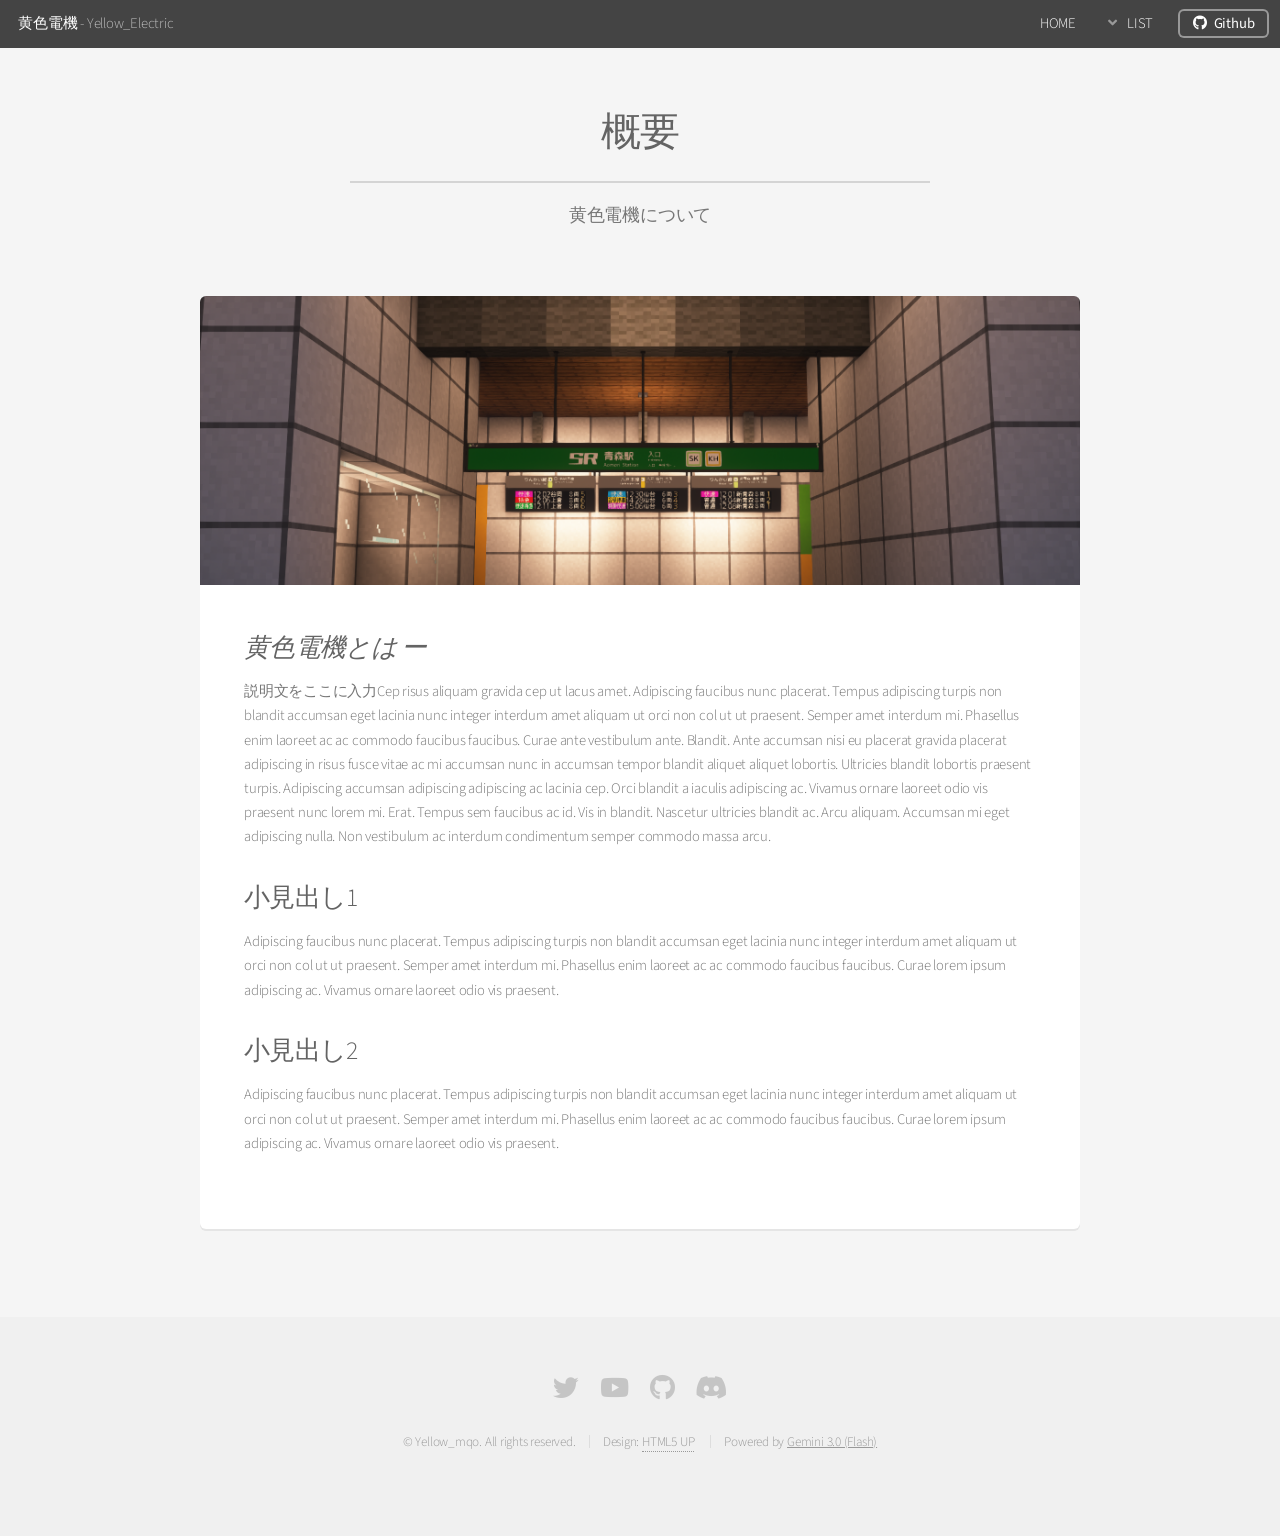
==== about.html @ 4758c524 "いろいろ もう書くのめんどい" ====
<!DOCTYPE HTML>
<!--
	Alpha by HTML5 UP
	html5up.net | @ajlkn
	Free for personal and commercial use under the CCA 3.0 license (html5up.net/license)
-->
<html>
	<head>
		<title>黄色電機 | 概要</title>
		<link rel="icon" href="images/favicon.png" type="image/png">
		<meta charset="utf-8" />
		<meta name="viewport" content="width=device-width, initial-scale=1, user-scalable=no" />
		<link rel="stylesheet" href="assets/css/main.css" />
	</head>
	<body class="is-preload">
		<div id="page-wrapper">

			<!-- Header -->
				<header id="header">
					<h1><a href="index.html">黄色電機</a> - Yellow_Electric</h1>
					<nav id="nav">
						<ul>
							<li><a href="index.html">HOME</a></li>
							<li>
								<a href="#" class="icon solid fa-angle-down"> LIST</a>
								<ul>
									<li><a href="generic.html">概要</a></li>
									<li>
										<a href="#">製品ページ</a>
										<ul>
											<li><a href="#">駅名標 KIT</a></li>
											<li><a href="#">発車標 KIT</a></li>
											<li><a href="#">..計画中..</a></li>
										</ul>
									</li>
									<li><a href="elements.html">サイトについて</a></li>
									<li><a href="contact.html">お問い合わせ</a></li>
								</ul>
							</li>
							<li><a href="https://github.com/Yellow-mqo" class="button icon brands fa-github" target="_blank">Github</a></li>
						</ul>
					</nav>
				</header>

			<!-- Main -->
				<section id="main" class="container">
					<header>
						<h2>概要</h2>
						<p>黄色電機について</p>
					</header>
					<div class="box">
						<span class="image featured"><img src="images/pic06.png" alt="" /></span>
						<h3><i>黄色電機とは ー</i></h3>
						<p>説明文をここに入力Cep risus aliquam gravida cep ut lacus amet. Adipiscing faucibus nunc placerat. Tempus adipiscing turpis non blandit accumsan eget lacinia nunc integer interdum amet aliquam ut orci non col ut ut praesent. Semper amet interdum mi. Phasellus enim laoreet ac ac commodo faucibus faucibus. Curae ante vestibulum ante. Blandit. Ante accumsan nisi eu placerat gravida placerat adipiscing in risus fusce vitae ac mi accumsan nunc in accumsan tempor blandit aliquet aliquet lobortis. Ultricies blandit lobortis praesent turpis. Adipiscing accumsan adipiscing adipiscing ac lacinia cep. Orci blandit a iaculis adipiscing ac. Vivamus ornare laoreet odio vis praesent nunc lorem mi. Erat. Tempus sem faucibus ac id. Vis in blandit. Nascetur ultricies blandit ac. Arcu aliquam. Accumsan mi eget adipiscing nulla. Non vestibulum ac interdum condimentum semper commodo massa arcu.</p>
						<div class="row">
							<div class="row-6 row-12-mobilep">
								<h3>小見出し1</h3>
								<p>Adipiscing faucibus nunc placerat. Tempus adipiscing turpis non blandit accumsan eget lacinia nunc integer interdum amet aliquam ut orci non col ut ut praesent. Semper amet interdum mi. Phasellus enim laoreet ac ac commodo faucibus faucibus. Curae lorem ipsum adipiscing ac. Vivamus ornare laoreet odio vis praesent.</p>
							</div>
							<div class="row-6 row-12-mobilep">
								<h3>小見出し2</h3>
								<p>Adipiscing faucibus nunc placerat. Tempus adipiscing turpis non blandit accumsan eget lacinia nunc integer interdum amet aliquam ut orci non col ut ut praesent. Semper amet interdum mi. Phasellus enim laoreet ac ac commodo faucibus faucibus. Curae lorem ipsum adipiscing ac. Vivamus ornare laoreet odio vis praesent.</p>
							</div>
						</div>
					</div>
				</section>

			<!-- Footer -->
				<footer id="footer">
					<ul class="icons">
						<li><a href="https://x.com/kiirokunaizo" class="icon brands fa-twitter" target="_blank"><span class="label">Twitter</span></a></li>
						<li><a href="https://www.youtube.com/@Yellowmqo" class="icon brands fa-youtube" target="_blank"><span class="label">YouTube</span></a></li>
						<li><a href="https://github.com/Yellow-mqo" class="icon brands fa-github" target="_blank"><span class="label">Github</span></a></li>
						<li class="copy-item" style="position: relative; display: inline-block;">
						    <a href="javascript:void(0)" 
						       class="icon brands fa-discord" 
						       onclick="copyToClipboard('@yellow.jar.disabled', this)">
						        <span class="label">Discord</span>
						    </a>
						
						    <div class="tooltip">クリックしてIDをコピー!</div>
						</li>
					</ul>
					<ul class="copyright">
					    <li>&copy; Yellow_mqo. All rights reserved.</li><li>Design: <a href="http://html5up.net" target="_blank">HTML5 UP</a></li>
					    <li>Powered by <a href="https://deepmind.google/models/gemini/" target="_blank" style="border-bottom: none;"><u>Gemini 3.0 (Flash)</u></a></li>
					</ul>
				</footer>

		</div>

		<!-- Scripts -->
			<script src="assets/js/jquery.min.js"></script>
			<script src="assets/js/jquery.dropotron.min.js"></script>
			<script src="assets/js/jquery.scrollex.min.js"></script>
			<script src="assets/js/browser.min.js"></script>
			<script src="assets/js/breakpoints.min.js"></script>
			<script src="assets/js/util.js"></script>
			<script src="assets/js/main.js"></script>

	</body>
</html>
---- assets/css/main.css ----
@import url("fontawesome-all.min.css");
@import url("https://fonts.googleapis.com/css?family=Source+Sans+Pro:300,400,300italic,400italic");

/*
	Alpha by HTML5 UP
	html5up.net | @ajlkn
	Free for personal and commercial use under the CCA 3.0 license (html5up.net/license)
*/

/* Reset */

/* Based on meyerweb.com/eric/tools/css/reset (v2.0 | 20110126 | License: public domain) */

	html, body, div, span, applet, object,
	iframe, h1, h2, h3, h4, h5, h6, p, blockquote,
	pre, a, abbr, acronym, address, big, cite,
	code, del, dfn, em, img, ins, kbd, q, s, samp,
	small, strike, strong, sub, sup, tt, var, b,
	u, i, center, dl, dt, dd, ol, ul, li, fieldset,
	form, label, legend, table, caption, tbody,
	tfoot, thead, tr, th, td, article, aside,
	canvas, details, embed, figure, figcaption,
	footer, header, hgroup, menu, nav, output, ruby,
	section, summary, time, mark, audio, video {
		margin: 0;
		padding: 0;
		border: 0;
		font-size: 100%;
		font: inherit;
		vertical-align: baseline;
	}

	article, aside, details, figcaption, figure,
	footer, header, hgroup, menu, nav, section {
		display: block;
	}

	body {
		line-height: 1;
	}

	ol, ul {
		list-style: none;
	}

	blockquote, q {
		quotes: none;
	}

		blockquote:before, blockquote:after, q:before, q:after {
			content: '';
			content: none;
		}

	table {
		border-collapse: collapse;
		border-spacing: 0;
	}

	body {
		-webkit-text-size-adjust: none;
	}

	mark {
		background-color: transparent;
		color: inherit;
	}

	input::-moz-focus-inner {
		border: 0;
		padding: 0;
	}

	input, select, textarea {
		-moz-appearance: none;
		-webkit-appearance: none;
		-ms-appearance: none;
		appearance: none;
	}

/* Basic */

	@-ms-viewport {
		width: device-width;
	}

	body {
		-ms-overflow-style: scrollbar;
	}

	@media screen and (max-width: 480px) {

		html, body {
			min-width: 320px;
		}

	}

	html {
		box-sizing: border-box;
	}

	*, *:before, *:after {
		box-sizing: inherit;
	}

	body {
		background: #f5f5f5;
	}

	body, input, select, textarea {
		color: #777;
		font-family: "Source Sans Pro", sans-serif;
		font-size: 16pt;
		font-weight: 300;
		line-height: 1.65em;
		letter-spacing: -0.015em;
	}

	a {
		-moz-transition: color 0.2s ease-in-out, border-bottom-color 0.2s ease-in-out;
		-webkit-transition: color 0.2s ease-in-out, border-bottom-color 0.2s ease-in-out;
		-ms-transition: color 0.2s ease-in-out, border-bottom-color 0.2s ease-in-out;
		transition: color 0.2s ease-in-out, border-bottom-color 0.2s ease-in-out;
		border-bottom: dotted 1px;
		color: #e89980;
		text-decoration: none;
	}

		a:hover {
			border-bottom-color: transparent;
		}

	strong, b {
		color: #646464;
		font-weight: 400;
	}

	em, i {
		font-style: italic;
	}

	p {
		margin: 0 0 2em 0;
	}

	h1, h2, h3, h4, h5, h6 {
		color: #646464;
		font-weight: 300;
		line-height: 1em;
		margin: 0 0 0.5em 0;
	}

		h1 a, h2 a, h3 a, h4 a, h5 a, h6 a {
			color: inherit;
			text-decoration: none;
		}

	h2 {
		font-size: 2.25em;
		line-height: 1.5em;
		letter-spacing: -0.035em;
	}

	h3 {
		font-size: 1.75em;
		line-height: 1.5em;
		letter-spacing: -0.025em;
	}

	h4 {
		font-size: 1.1em;
		line-height: 1.5em;
		letter-spacing: 0;
	}

	h5 {
		font-size: 0.9em;
		line-height: 1.5em;
		letter-spacing: 0;
	}

	h6 {
		font-size: 0.7em;
		line-height: 1.5em;
		letter-spacing: 0;
	}

	sub {
		font-size: 0.8em;
		position: relative;
		top: 0.5em;
	}

	sup {
		font-size: 0.8em;
		position: relative;
		top: -0.5em;
	}

	hr {
		border: 0;
		border-bottom: solid 2px #e5e5e5;
		margin: 2em 0;
	}

		hr.major {
			margin: 3em 0;
		}

	blockquote {
		border-left: solid 4px #e5e5e5;
		font-style: italic;
		margin: 0 0 2em 0;
		padding: 0.5em 0 0.5em 2em;
	}

	pre {
		-webkit-overflow-scrolling: touch;
		background: #f8f8f8;
		border-radius: 6px;
		border: solid 1px #e5e5e5;
		font-family: monospace;
		font-size: 0.9em;
		line-height: 1.75em;
		margin: 0 0 2em 0;
		overflow-x: auto;
		padding: 1em 1.5em;
	}

	code {
		background: #f8f8f8;
		border-radius: 6px;
		border: solid 1px #e5e5e5;
		font-family: monospace;
		font-size: 0.9em;
		margin: 0 0.25em;
		padding: 0.25em 0.65em;
	}

	.align-left {
		text-align: left;
	}

	.align-center {
		text-align: center;
	}

	.align-right {
		text-align: right;
	}

/* Row */

	.row {
		display: flex;
		flex-wrap: wrap;
		box-sizing: border-box;
		align-items: stretch;
	}

		.row > * {
			box-sizing: border-box;
		}

		.row.gtr-uniform > * > :last-child {
			margin-bottom: 0;
		}

		.row.aln-left {
			justify-content: flex-start;
		}

		.row.aln-center {
			justify-content: center;
		}

		.row.aln-right {
			justify-content: flex-end;
		}

		.row.aln-top {
			align-items: flex-start;
		}

		.row.aln-middle {
			align-items: center;
		}

		.row.aln-bottom {
			align-items: flex-end;
		}

		.row > .imp {
			order: -1;
		}

		.row > .col-1 {
			width: 8.33333%;
		}

		.row > .off-1 {
			margin-left: 8.33333%;
		}

		.row > .col-2 {
			width: 16.66667%;
		}

		.row > .off-2 {
			margin-left: 16.66667%;
		}

		.row > .col-3 {
			width: 25%;
		}

		.row > .off-3 {
			margin-left: 25%;
		}

		.row > .col-4 {
			width: 33.33333%;
		}

		.row > .off-4 {
			margin-left: 33.33333%;
		}

		.row > .col-5 {
			width: 41.66667%;
		}

		.row > .off-5 {
			margin-left: 41.66667%;
		}

		.row > .col-6 {
			width: 50%;
		}

		.row > .off-6 {
			margin-left: 50%;
		}

		.row > .col-7 {
			width: 58.33333%;
		}

		.row > .off-7 {
			margin-left: 58.33333%;
		}

		.row > .col-8 {
			width: 66.66667%;
		}

		.row > .off-8 {
			margin-left: 66.66667%;
		}

		.row > .col-9 {
			width: 75%;
		}

		.row > .off-9 {
			margin-left: 75%;
		}

		.row > .col-10 {
			width: 83.33333%;
		}

		.row > .off-10 {
			margin-left: 83.33333%;
		}

		.row > .col-11 {
			width: 91.66667%;
		}

		.row > .off-11 {
			margin-left: 91.66667%;
		}

		.row > .col-12 {
			width: 100%;
		}

		.row > .off-12 {
			margin-left: 100%;
		}

		.row.gtr-0 {
			margin-top: 0;
			margin-left: 0em;
		}

			.row.gtr-0 > * {
				padding: 0 0 0 0em;
			}

			.row.gtr-0.gtr-uniform {
				margin-top: 0em;
			}

				.row.gtr-0.gtr-uniform > * {
					padding-top: 0em;
				}

		.row.gtr-25 {
			margin-top: 0;
			margin-left: -0.5em;
		}

			.row.gtr-25 > * {
				padding: 0 0 0 0.5em;
			}

			.row.gtr-25.gtr-uniform {
				margin-top: -0.5em;
			}

				.row.gtr-25.gtr-uniform > * {
					padding-top: 0.5em;
				}

		.row.gtr-50 {
			margin-top: 0;
			margin-left: -1em;
		}

			.row.gtr-50 > * {
				padding: 0 0 0 1em;
			}

			.row.gtr-50.gtr-uniform {
				margin-top: -1em;
			}

				.row.gtr-50.gtr-uniform > * {
					padding-top: 1em;
				}

		.row {
			margin-top: 0;
			margin-left: -2em;
		}

			.row > * {
				padding: 0 0 0 2em;
			}

			.row.gtr-uniform {
				margin-top: -2em;
			}

				.row.gtr-uniform > * {
					padding-top: 2em;
				}

		.row.gtr-150 {
			margin-top: 0;
			margin-left: -3em;
		}

			.row.gtr-150 > * {
				padding: 0 0 0 3em;
			}

			.row.gtr-150.gtr-uniform {
				margin-top: -3em;
			}

				.row.gtr-150.gtr-uniform > * {
					padding-top: 3em;
				}

		.row.gtr-200 {
			margin-top: 0;
			margin-left: -4em;
		}

			.row.gtr-200 > * {
				padding: 0 0 0 4em;
			}

			.row.gtr-200.gtr-uniform {
				margin-top: -4em;
			}

				.row.gtr-200.gtr-uniform > * {
					padding-top: 4em;
				}

		@media screen and (max-width: 1680px) {

			.row {
				display: flex;
				flex-wrap: wrap;
				box-sizing: border-box;
				align-items: stretch;
			}

				.row > * {
					box-sizing: border-box;
				}

				.row.gtr-uniform > * > :last-child {
					margin-bottom: 0;
				}

				.row.aln-left {
					justify-content: flex-start;
				}

				.row.aln-center {
					justify-content: center;
				}

				.row.aln-right {
					justify-content: flex-end;
				}

				.row.aln-top {
					align-items: flex-start;
				}

				.row.aln-middle {
					align-items: center;
				}

				.row.aln-bottom {
					align-items: flex-end;
				}

				.row > .imp-wide {
					order: -1;
				}

				.row > .col-1-wide {
					width: 8.33333%;
				}

				.row > .off-1-wide {
					margin-left: 8.33333%;
				}

				.row > .col-2-wide {
					width: 16.66667%;
				}

				.row > .off-2-wide {
					margin-left: 16.66667%;
				}

				.row > .col-3-wide {
					width: 25%;
				}

				.row > .off-3-wide {
					margin-left: 25%;
				}

				.row > .col-4-wide {
					width: 33.33333%;
				}

				.row > .off-4-wide {
					margin-left: 33.33333%;
				}

				.row > .col-5-wide {
					width: 41.66667%;
				}

				.row > .off-5-wide {
					margin-left: 41.66667%;
				}

				.row > .col-6-wide {
					width: 50%;
				}

				.row > .off-6-wide {
					margin-left: 50%;
				}

				.row > .col-7-wide {
					width: 58.33333%;
				}

				.row > .off-7-wide {
					margin-left: 58.33333%;
				}

				.row > .col-8-wide {
					width: 66.66667%;
				}

				.row > .off-8-wide {
					margin-left: 66.66667%;
				}

				.row > .col-9-wide {
					width: 75%;
				}

				.row > .off-9-wide {
					margin-left: 75%;
				}

				.row > .col-10-wide {
					width: 83.33333%;
				}

				.row > .off-10-wide {
					margin-left: 83.33333%;
				}

				.row > .col-11-wide {
					width: 91.66667%;
				}

				.row > .off-11-wide {
					margin-left: 91.66667%;
				}

				.row > .col-12-wide {
					width: 100%;
				}

				.row > .off-12-wide {
					margin-left: 100%;
				}

				.row.gtr-0 {
					margin-top: 0;
					margin-left: 0em;
				}

					.row.gtr-0 > * {
						padding: 0 0 0 0em;
					}

					.row.gtr-0.gtr-uniform {
						margin-top: 0em;
					}

						.row.gtr-0.gtr-uniform > * {
							padding-top: 0em;
						}

				.row.gtr-25 {
					margin-top: 0;
					margin-left: -0.5em;
				}

					.row.gtr-25 > * {
						padding: 0 0 0 0.5em;
					}

					.row.gtr-25.gtr-uniform {
						margin-top: -0.5em;
					}

						.row.gtr-25.gtr-uniform > * {
							padding-top: 0.5em;
						}

				.row.gtr-50 {
					margin-top: 0;
					margin-left: -1em;
				}

					.row.gtr-50 > * {
						padding: 0 0 0 1em;
					}

					.row.gtr-50.gtr-uniform {
						margin-top: -1em;
					}

						.row.gtr-50.gtr-uniform > * {
							padding-top: 1em;
						}

				.row {
					margin-top: 0;
					margin-left: -2em;
				}

					.row > * {
						padding: 0 0 0 2em;
					}

					.row.gtr-uniform {
						margin-top: -2em;
					}

						.row.gtr-uniform > * {
							padding-top: 2em;
						}

				.row.gtr-150 {
					margin-top: 0;
					margin-left: -3em;
				}

					.row.gtr-150 > * {
						padding: 0 0 0 3em;
					}

					.row.gtr-150.gtr-uniform {
						margin-top: -3em;
					}

						.row.gtr-150.gtr-uniform > * {
							padding-top: 3em;
						}

				.row.gtr-200 {
					margin-top: 0;
					margin-left: -4em;
				}

					.row.gtr-200 > * {
						padding: 0 0 0 4em;
					}

					.row.gtr-200.gtr-uniform {
						margin-top: -4em;
					}

						.row.gtr-200.gtr-uniform > * {
							padding-top: 4em;
						}

		}

		@media screen and (max-width: 1280px) {

			.row {
				display: flex;
				flex-wrap: wrap;
				box-sizing: border-box;
				align-items: stretch;
			}

				.row > * {
					box-sizing: border-box;
				}

				.row.gtr-uniform > * > :last-child {
					margin-bottom: 0;
				}

				.row.aln-left {
					justify-content: flex-start;
				}

				.row.aln-center {
					justify-content: center;
				}

				.row.aln-right {
					justify-content: flex-end;
				}

				.row.aln-top {
					align-items: flex-start;
				}

				.row.aln-middle {
					align-items: center;
				}

				.row.aln-bottom {
					align-items: flex-end;
				}

				.row > .imp-normal {
					order: -1;
				}

				.row > .col-1-normal {
					width: 8.33333%;
				}

				.row > .off-1-normal {
					margin-left: 8.33333%;
				}

				.row > .col-2-normal {
					width: 16.66667%;
				}

				.row > .off-2-normal {
					margin-left: 16.66667%;
				}

				.row > .col-3-normal {
					width: 25%;
				}

				.row > .off-3-normal {
					margin-left: 25%;
				}

				.row > .col-4-normal {
					width: 33.33333%;
				}

				.row > .off-4-normal {
					margin-left: 33.33333%;
				}

				.row > .col-5-normal {
					width: 41.66667%;
				}

				.row > .off-5-normal {
					margin-left: 41.66667%;
				}

				.row > .col-6-normal {
					width: 50%;
				}

				.row > .off-6-normal {
					margin-left: 50%;
				}

				.row > .col-7-normal {
					width: 58.33333%;
				}

				.row > .off-7-normal {
					margin-left: 58.33333%;
				}

				.row > .col-8-normal {
					width: 66.66667%;
				}

				.row > .off-8-normal {
					margin-left: 66.66667%;
				}

				.row > .col-9-normal {
					width: 75%;
				}

				.row > .off-9-normal {
					margin-left: 75%;
				}

				.row > .col-10-normal {
					width: 83.33333%;
				}

				.row > .off-10-normal {
					margin-left: 83.33333%;
				}

				.row > .col-11-normal {
					width: 91.66667%;
				}

				.row > .off-11-normal {
					margin-left: 91.66667%;
				}

				.row > .col-12-normal {
					width: 100%;
				}

				.row > .off-12-normal {
					margin-left: 100%;
				}

				.row.gtr-0 {
					margin-top: 0;
					margin-left: 0em;
				}

					.row.gtr-0 > * {
						padding: 0 0 0 0em;
					}

					.row.gtr-0.gtr-uniform {
						margin-top: 0em;
					}

						.row.gtr-0.gtr-uniform > * {
							padding-top: 0em;
						}

				.row.gtr-25 {
					margin-top: 0;
					margin-left: -0.5em;
				}

					.row.gtr-25 > * {
						padding: 0 0 0 0.5em;
					}

					.row.gtr-25.gtr-uniform {
						margin-top: -0.5em;
					}

						.row.gtr-25.gtr-uniform > * {
							padding-top: 0.5em;
						}

				.row.gtr-50 {
					margin-top: 0;
					margin-left: -1em;
				}

					.row.gtr-50 > * {
						padding: 0 0 0 1em;
					}

					.row.gtr-50.gtr-uniform {
						margin-top: -1em;
					}

						.row.gtr-50.gtr-uniform > * {
							padding-top: 1em;
						}

				.row {
					margin-top: 0;
					margin-left: -2em;
				}

					.row > * {
						padding: 0 0 0 2em;
					}

					.row.gtr-uniform {
						margin-top: -2em;
					}

						.row.gtr-uniform > * {
							padding-top: 2em;
						}

				.row.gtr-150 {
					margin-top: 0;
					margin-left: -3em;
				}

					.row.gtr-150 > * {
						padding: 0 0 0 3em;
					}

					.row.gtr-150.gtr-uniform {
						margin-top: -3em;
					}

						.row.gtr-150.gtr-uniform > * {
							padding-top: 3em;
						}

				.row.gtr-200 {
					margin-top: 0;
					margin-left: -4em;
				}

					.row.gtr-200 > * {
						padding: 0 0 0 4em;
					}

					.row.gtr-200.gtr-uniform {
						margin-top: -4em;
					}

						.row.gtr-200.gtr-uniform > * {
							padding-top: 4em;
						}

		}

		@media screen and (max-width: 980px) {

			.row {
				display: flex;
				flex-wrap: wrap;
				box-sizing: border-box;
				align-items: stretch;
			}

				.row > * {
					box-sizing: border-box;
				}

				.row.gtr-uniform > * > :last-child {
					margin-bottom: 0;
				}

				.row.aln-left {
					justify-content: flex-start;
				}

				.row.aln-center {
					justify-content: center;
				}

				.row.aln-right {
					justify-content: flex-end;
				}

				.row.aln-top {
					align-items: flex-start;
				}

				.row.aln-middle {
					align-items: center;
				}

				.row.aln-bottom {
					align-items: flex-end;
				}

				.row > .imp-narrow {
					order: -1;
				}

				.row > .col-1-narrow {
					width: 8.33333%;
				}

				.row > .off-1-narrow {
					margin-left: 8.33333%;
				}

				.row > .col-2-narrow {
					width: 16.66667%;
				}

				.row > .off-2-narrow {
					margin-left: 16.66667%;
				}

				.row > .col-3-narrow {
					width: 25%;
				}

				.row > .off-3-narrow {
					margin-left: 25%;
				}

				.row > .col-4-narrow {
					width: 33.33333%;
				}

				.row > .off-4-narrow {
					margin-left: 33.33333%;
				}

				.row > .col-5-narrow {
					width: 41.66667%;
				}

				.row > .off-5-narrow {
					margin-left: 41.66667%;
				}

				.row > .col-6-narrow {
					width: 50%;
				}

				.row > .off-6-narrow {
					margin-left: 50%;
				}

				.row > .col-7-narrow {
					width: 58.33333%;
				}

				.row > .off-7-narrow {
					margin-left: 58.33333%;
				}

				.row > .col-8-narrow {
					width: 66.66667%;
				}

				.row > .off-8-narrow {
					margin-left: 66.66667%;
				}

				.row > .col-9-narrow {
					width: 75%;
				}

				.row > .off-9-narrow {
					margin-left: 75%;
				}

				.row > .col-10-narrow {
					width: 83.33333%;
				}

				.row > .off-10-narrow {
					margin-left: 83.33333%;
				}

				.row > .col-11-narrow {
					width: 91.66667%;
				}

				.row > .off-11-narrow {
					margin-left: 91.66667%;
				}

				.row > .col-12-narrow {
					width: 100%;
				}

				.row > .off-12-narrow {
					margin-left: 100%;
				}

				.row.gtr-0 {
					margin-top: 0;
					margin-left: 0em;
				}

					.row.gtr-0 > * {
						padding: 0 0 0 0em;
					}

					.row.gtr-0.gtr-uniform {
						margin-top: 0em;
					}

						.row.gtr-0.gtr-uniform > * {
							padding-top: 0em;
						}

				.row.gtr-25 {
					margin-top: 0;
					margin-left: -0.5em;
				}

					.row.gtr-25 > * {
						padding: 0 0 0 0.5em;
					}

					.row.gtr-25.gtr-uniform {
						margin-top: -0.5em;
					}

						.row.gtr-25.gtr-uniform > * {
							padding-top: 0.5em;
						}

				.row.gtr-50 {
					margin-top: 0;
					margin-left: -1em;
				}

					.row.gtr-50 > * {
						padding: 0 0 0 1em;
					}

					.row.gtr-50.gtr-uniform {
						margin-top: -1em;
					}

						.row.gtr-50.gtr-uniform > * {
							padding-top: 1em;
						}

				.row {
					margin-top: 0;
					margin-left: -2em;
				}

					.row > * {
						padding: 0 0 0 2em;
					}

					.row.gtr-uniform {
						margin-top: -2em;
					}

						.row.gtr-uniform > * {
							padding-top: 2em;
						}

				.row.gtr-150 {
					margin-top: 0;
					margin-left: -3em;
				}

					.row.gtr-150 > * {
						padding: 0 0 0 3em;
					}

					.row.gtr-150.gtr-uniform {
						margin-top: -3em;
					}

						.row.gtr-150.gtr-uniform > * {
							padding-top: 3em;
						}

				.row.gtr-200 {
					margin-top: 0;
					margin-left: -4em;
				}

					.row.gtr-200 > * {
						padding: 0 0 0 4em;
					}

					.row.gtr-200.gtr-uniform {
						margin-top: -4em;
					}

						.row.gtr-200.gtr-uniform > * {
							padding-top: 4em;
						}

		}

		@media screen and (max-width: 840px) {

			.row {
				display: flex;
				flex-wrap: wrap;
				box-sizing: border-box;
				align-items: stretch;
			}

				.row > * {
					box-sizing: border-box;
				}

				.row.gtr-uniform > * > :last-child {
					margin-bottom: 0;
				}

				.row.aln-left {
					justify-content: flex-start;
				}

				.row.aln-center {
					justify-content: center;
				}

				.row.aln-right {
					justify-content: flex-end;
				}

				.row.aln-top {
					align-items: flex-start;
				}

				.row.aln-middle {
					align-items: center;
				}

				.row.aln-bottom {
					align-items: flex-end;
				}

				.row > .imp-narrower {
					order: -1;
				}

				.row > .col-1-narrower {
					width: 8.33333%;
				}

				.row > .off-1-narrower {
					margin-left: 8.33333%;
				}

				.row > .col-2-narrower {
					width: 16.66667%;
				}

				.row > .off-2-narrower {
					margin-left: 16.66667%;
				}

				.row > .col-3-narrower {
					width: 25%;
				}

				.row > .off-3-narrower {
					margin-left: 25%;
				}

				.row > .col-4-narrower {
					width: 33.33333%;
				}

				.row > .off-4-narrower {
					margin-left: 33.33333%;
				}

				.row > .col-5-narrower {
					width: 41.66667%;
				}

				.row > .off-5-narrower {
					margin-left: 41.66667%;
				}

				.row > .col-6-narrower {
					width: 50%;
				}

				.row > .off-6-narrower {
					margin-left: 50%;
				}

				.row > .col-7-narrower {
					width: 58.33333%;
				}

				.row > .off-7-narrower {
					margin-left: 58.33333%;
				}

				.row > .col-8-narrower {
					width: 66.66667%;
				}

				.row > .off-8-narrower {
					margin-left: 66.66667%;
				}

				.row > .col-9-narrower {
					width: 75%;
				}

				.row > .off-9-narrower {
					margin-left: 75%;
				}

				.row > .col-10-narrower {
					width: 83.33333%;
				}

				.row > .off-10-narrower {
					margin-left: 83.33333%;
				}

				.row > .col-11-narrower {
					width: 91.66667%;
				}

				.row > .off-11-narrower {
					margin-left: 91.66667%;
				}

				.row > .col-12-narrower {
					width: 100%;
				}

				.row > .off-12-narrower {
					margin-left: 100%;
				}

				.row.gtr-0 {
					margin-top: 0;
					margin-left: 0em;
				}

					.row.gtr-0 > * {
						padding: 0 0 0 0em;
					}

					.row.gtr-0.gtr-uniform {
						margin-top: 0em;
					}

						.row.gtr-0.gtr-uniform > * {
							padding-top: 0em;
						}

				.row.gtr-25 {
					margin-top: 0;
					margin-left: -0.5em;
				}

					.row.gtr-25 > * {
						padding: 0 0 0 0.5em;
					}

					.row.gtr-25.gtr-uniform {
						margin-top: -0.5em;
					}

						.row.gtr-25.gtr-uniform > * {
							padding-top: 0.5em;
						}

				.row.gtr-50 {
					margin-top: 0;
					margin-left: -1em;
				}

					.row.gtr-50 > * {
						padding: 0 0 0 1em;
					}

					.row.gtr-50.gtr-uniform {
						margin-top: -1em;
					}

						.row.gtr-50.gtr-uniform > * {
							padding-top: 1em;
						}

				.row {
					margin-top: 0;
					margin-left: -2em;
				}

					.row > * {
						padding: 0 0 0 2em;
					}

					.row.gtr-uniform {
						margin-top: -2em;
					}

						.row.gtr-uniform > * {
							padding-top: 2em;
						}

				.row.gtr-150 {
					margin-top: 0;
					margin-left: -3em;
				}

					.row.gtr-150 > * {
						padding: 0 0 0 3em;
					}

					.row.gtr-150.gtr-uniform {
						margin-top: -3em;
					}

						.row.gtr-150.gtr-uniform > * {
							padding-top: 3em;
						}

				.row.gtr-200 {
					margin-top: 0;
					margin-left: -4em;
				}

					.row.gtr-200 > * {
						padding: 0 0 0 4em;
					}

					.row.gtr-200.gtr-uniform {
						margin-top: -4em;
					}

						.row.gtr-200.gtr-uniform > * {
							padding-top: 4em;
						}

		}

		@media screen and (max-width: 736px) {

			.row {
				display: flex;
				flex-wrap: wrap;
				box-sizing: border-box;
				align-items: stretch;
			}

				.row > * {
					box-sizing: border-box;
				}

				.row.gtr-uniform > * > :last-child {
					margin-bottom: 0;
				}

				.row.aln-left {
					justify-content: flex-start;
				}

				.row.aln-center {
					justify-content: center;
				}

				.row.aln-right {
					justify-content: flex-end;
				}

				.row.aln-top {
					align-items: flex-start;
				}

				.row.aln-middle {
					align-items: center;
				}

				.row.aln-bottom {
					align-items: flex-end;
				}

				.row > .imp-mobile {
					order: -1;
				}

				.row > .col-1-mobile {
					width: 8.33333%;
				}

				.row > .off-1-mobile {
					margin-left: 8.33333%;
				}

				.row > .col-2-mobile {
					width: 16.66667%;
				}

				.row > .off-2-mobile {
					margin-left: 16.66667%;
				}

				.row > .col-3-mobile {
					width: 25%;
				}

				.row > .off-3-mobile {
					margin-left: 25%;
				}

				.row > .col-4-mobile {
					width: 33.33333%;
				}

				.row > .off-4-mobile {
					margin-left: 33.33333%;
				}

				.row > .col-5-mobile {
					width: 41.66667%;
				}

				.row > .off-5-mobile {
					margin-left: 41.66667%;
				}

				.row > .col-6-mobile {
					width: 50%;
				}

				.row > .off-6-mobile {
					margin-left: 50%;
				}

				.row > .col-7-mobile {
					width: 58.33333%;
				}

				.row > .off-7-mobile {
					margin-left: 58.33333%;
				}

				.row > .col-8-mobile {
					width: 66.66667%;
				}

				.row > .off-8-mobile {
					margin-left: 66.66667%;
				}

				.row > .col-9-mobile {
					width: 75%;
				}

				.row > .off-9-mobile {
					margin-left: 75%;
				}

				.row > .col-10-mobile {
					width: 83.33333%;
				}

				.row > .off-10-mobile {
					margin-left: 83.33333%;
				}

				.row > .col-11-mobile {
					width: 91.66667%;
				}

				.row > .off-11-mobile {
					margin-left: 91.66667%;
				}

				.row > .col-12-mobile {
					width: 100%;
				}

				.row > .off-12-mobile {
					margin-left: 100%;
				}

				.row.gtr-0 {
					margin-top: 0;
					margin-left: 0em;
				}

					.row.gtr-0 > * {
						padding: 0 0 0 0em;
					}

					.row.gtr-0.gtr-uniform {
						margin-top: 0em;
					}

						.row.gtr-0.gtr-uniform > * {
							padding-top: 0em;
						}

				.row.gtr-25 {
					margin-top: 0;
					margin-left: -0.5em;
				}

					.row.gtr-25 > * {
						padding: 0 0 0 0.5em;
					}

					.row.gtr-25.gtr-uniform {
						margin-top: -0.5em;
					}

						.row.gtr-25.gtr-uniform > * {
							padding-top: 0.5em;
						}

				.row.gtr-50 {
					margin-top: 0;
					margin-left: -1em;
				}

					.row.gtr-50 > * {
						padding: 0 0 0 1em;
					}

					.row.gtr-50.gtr-uniform {
						margin-top: -1em;
					}

						.row.gtr-50.gtr-uniform > * {
							padding-top: 1em;
						}

				.row {
					margin-top: 0;
					margin-left: -2em;
				}

					.row > * {
						padding: 0 0 0 2em;
					}

					.row.gtr-uniform {
						margin-top: -2em;
					}

						.row.gtr-uniform > * {
							padding-top: 2em;
						}

				.row.gtr-150 {
					margin-top: 0;
					margin-left: -3em;
				}

					.row.gtr-150 > * {
						padding: 0 0 0 3em;
					}

					.row.gtr-150.gtr-uniform {
						margin-top: -3em;
					}

						.row.gtr-150.gtr-uniform > * {
							padding-top: 3em;
						}

				.row.gtr-200 {
					margin-top: 0;
					margin-left: -4em;
				}

					.row.gtr-200 > * {
						padding: 0 0 0 4em;
					}

					.row.gtr-200.gtr-uniform {
						margin-top: -4em;
					}

						.row.gtr-200.gtr-uniform > * {
							padding-top: 4em;
						}

		}

		@media screen and (max-width: 480px) {

			.row {
				display: flex;
				flex-wrap: wrap;
				box-sizing: border-box;
				align-items: stretch;
			}

				.row > * {
					box-sizing: border-box;
				}

				.row.gtr-uniform > * > :last-child {
					margin-bottom: 0;
				}

				.row.aln-left {
					justify-content: flex-start;
				}

				.row.aln-center {
					justify-content: center;
				}

				.row.aln-right {
					justify-content: flex-end;
				}

				.row.aln-top {
					align-items: flex-start;
				}

				.row.aln-middle {
					align-items: center;
				}

				.row.aln-bottom {
					align-items: flex-end;
				}

				.row > .imp-mobilep {
					order: -1;
				}

				.row > .col-1-mobilep {
					width: 8.33333%;
				}

				.row > .off-1-mobilep {
					margin-left: 8.33333%;
				}

				.row > .col-2-mobilep {
					width: 16.66667%;
				}

				.row > .off-2-mobilep {
					margin-left: 16.66667%;
				}

				.row > .col-3-mobilep {
					width: 25%;
				}

				.row > .off-3-mobilep {
					margin-left: 25%;
				}

				.row > .col-4-mobilep {
					width: 33.33333%;
				}

				.row > .off-4-mobilep {
					margin-left: 33.33333%;
				}

				.row > .col-5-mobilep {
					width: 41.66667%;
				}

				.row > .off-5-mobilep {
					margin-left: 41.66667%;
				}

				.row > .col-6-mobilep {
					width: 50%;
				}

				.row > .off-6-mobilep {
					margin-left: 50%;
				}

				.row > .col-7-mobilep {
					width: 58.33333%;
				}

				.row > .off-7-mobilep {
					margin-left: 58.33333%;
				}

				.row > .col-8-mobilep {
					width: 66.66667%;
				}

				.row > .off-8-mobilep {
					margin-left: 66.66667%;
				}

				.row > .col-9-mobilep {
					width: 75%;
				}

				.row > .off-9-mobilep {
					margin-left: 75%;
				}

				.row > .col-10-mobilep {
					width: 83.33333%;
				}

				.row > .off-10-mobilep {
					margin-left: 83.33333%;
				}

				.row > .col-11-mobilep {
					width: 91.66667%;
				}

				.row > .off-11-mobilep {
					margin-left: 91.66667%;
				}

				.row > .col-12-mobilep {
					width: 100%;
				}

				.row > .off-12-mobilep {
					margin-left: 100%;
				}

				.row.gtr-0 {
					margin-top: 0;
					margin-left: 0em;
				}

					.row.gtr-0 > * {
						padding: 0 0 0 0em;
					}

					.row.gtr-0.gtr-uniform {
						margin-top: 0em;
					}

						.row.gtr-0.gtr-uniform > * {
							padding-top: 0em;
						}

				.row.gtr-25 {
					margin-top: 0;
					margin-left: -0.5em;
				}

					.row.gtr-25 > * {
						padding: 0 0 0 0.5em;
					}

					.row.gtr-25.gtr-uniform {
						margin-top: -0.5em;
					}

						.row.gtr-25.gtr-uniform > * {
							padding-top: 0.5em;
						}

				.row.gtr-50 {
					margin-top: 0;
					margin-left: -1em;
				}

					.row.gtr-50 > * {
						padding: 0 0 0 1em;
					}

					.row.gtr-50.gtr-uniform {
						margin-top: -1em;
					}

						.row.gtr-50.gtr-uniform > * {
							padding-top: 1em;
						}

				.row {
					margin-top: 0;
					margin-left: -2em;
				}

					.row > * {
						padding: 0 0 0 2em;
					}

					.row.gtr-uniform {
						margin-top: -2em;
					}

						.row.gtr-uniform > * {
							padding-top: 2em;
						}

				.row.gtr-150 {
					margin-top: 0;
					margin-left: -3em;
				}

					.row.gtr-150 > * {
						padding: 0 0 0 3em;
					}

					.row.gtr-150.gtr-uniform {
						margin-top: -3em;
					}

						.row.gtr-150.gtr-uniform > * {
							padding-top: 3em;
						}

				.row.gtr-200 {
					margin-top: 0;
					margin-left: -4em;
				}

					.row.gtr-200 > * {
						padding: 0 0 0 4em;
					}

					.row.gtr-200.gtr-uniform {
						margin-top: -4em;
					}

						.row.gtr-200.gtr-uniform > * {
							padding-top: 4em;
						}

		}

/* Container */

	.container {
		margin: 0 auto;
		max-width: calc(100% - 5em);
		width: 60em;
	}

		.container.xsmall {
			width: 15em;
		}

		.container.small {
			width: 30em;
		}

		.container.medium {
			width: 45em;
		}

		.container.large {
			width: 75em;
		}

		.container.xlarge {
			width: 90em;
		}

		.container.max {
			width: 100%;
		}

		@media screen and (max-width: 840px) {

			.container {
				width: 100% !important;
			}

		}

		@media screen and (max-width: 736px) {

			.container {
				max-width: 100%;
			}

		}

/* Section/Article */

	section.special, article.special {
		text-align: center;
	}

	header p {
		color: #999;
		position: relative;
		margin: 0 0 1.5em 0;
		font-style: italic;
	}

	header h2 + p {
		font-size: 1.25em;
		margin-top: -1em;
		line-height: 1.5em;
	}

	header h3 + p {
		font-size: 1.1em;
		margin-top: -0.85em;
		line-height: 1.5em;
	}

	header h4 + p,
	header h5 + p,
	header h6 + p {
		font-size: 0.8em;
		margin-top: -0.5em;
		line-height: 1.5em;
	}

	header.major {
		padding: 1em 0;
		text-align: center;
	}

		header.major h2 {
			margin: 0;
		}

		header.major p {
			display: inline-block;
			border-top: solid 2px #e5e5e5;
			color: #777;
			margin: 1.5em 0 0 0;
			padding: 1.5em 0 0 0;
			font-style: normal;
		}

/* Form */

	form {
		margin: 0 0 2em 0;
	}

	label {
		color: #646464;
		display: block;
		font-size: 0.9em;
		font-weight: 300;
		margin: 0 0 1em 0;
	}

	input[type="text"],
	input[type="password"],
	input[type="email"],
	select,
	textarea {
		-moz-appearance: none;
		-webkit-appearance: none;
		-ms-appearance: none;
		appearance: none;
		background-color: #f8f8f8;
		border-radius: 6px;
		border: solid 1px #e5e5e5;
		color: inherit;
		display: block;
		outline: 0;
		padding: 0 1em;
		text-decoration: none;
		width: 100%;
	}

		input[type="text"]:invalid,
		input[type="password"]:invalid,
		input[type="email"]:invalid,
		select:invalid,
		textarea:invalid {
			box-shadow: none;
		}

		input[type="text"]:focus,
		input[type="password"]:focus,
		input[type="email"]:focus,
		select:focus,
		textarea:focus {
			border-color: #e89980;
			box-shadow: 0 0 0 2px #e89980;
		}

	select {
		background-image: url("data:image/svg+xml;charset=utf8,%3Csvg xmlns='http://www.w3.org/2000/svg' width='40' height='40' preserveAspectRatio='none' viewBox='0 0 40 40'%3E%3Cpath d='M9.4,12.3l10.4,10.4l10.4-10.4c0.2-0.2,0.5-0.4,0.9-0.4c0.3,0,0.6,0.1,0.9,0.4l3.3,3.3c0.2,0.2,0.4,0.5,0.4,0.9 c0,0.4-0.1,0.6-0.4,0.9L20.7,31.9c-0.2,0.2-0.5,0.4-0.9,0.4c-0.3,0-0.6-0.1-0.9-0.4L4.3,17.3c-0.2-0.2-0.4-0.5-0.4-0.9 c0-0.4,0.1-0.6,0.4-0.9l3.3-3.3c0.2-0.2,0.5-0.4,0.9-0.4S9.1,12.1,9.4,12.3z' fill='%23e5e5e5' /%3E%3C/svg%3E");
		background-size: 1.25em;
		background-repeat: no-repeat;
		background-position: calc(100% - 1em) center;
		height: 3em;
		padding-right: 3em;
		text-overflow: ellipsis;
	}

		select option {
			color: #777;
			background-color: #f5f5f5;
		}

		select:focus::-ms-value {
			background-color: transparent;
		}

		select::-ms-expand {
			display: none;
		}

	input[type="text"],
	input[type="password"],
	input[type="email"],
	select {
		height: 3em;
	}

	textarea {
		padding: 0.75em 1em;
	}

	input[type="checkbox"],
	input[type="radio"] {
		-moz-appearance: none;
		-webkit-appearance: none;
		-ms-appearance: none;
		appearance: none;
		display: block;
		float: left;
		margin-right: -2em;
		opacity: 0;
		width: 1em;
		z-index: -1;
	}

		input[type="checkbox"] + label,
		input[type="radio"] + label {
			text-decoration: none;
			color: #777;
			cursor: pointer;
			display: inline-block;
			font-size: 1em;
			font-weight: 300;
			padding-left: 2.55em;
			padding-right: 0.75em;
			position: relative;
		}

			input[type="checkbox"] + label:before,
			input[type="radio"] + label:before {
				-moz-osx-font-smoothing: grayscale;
				-webkit-font-smoothing: antialiased;
				display: inline-block;
				font-style: normal;
				font-variant: normal;
				text-rendering: auto;
				line-height: 1;
				text-transform: none !important;
				font-family: 'Font Awesome 5 Free';
				font-weight: 900;
			}

			input[type="checkbox"] + label:before,
			input[type="radio"] + label:before {
				background: #f8f8f8;
				border-radius: 6px;
				border: solid 1px #e5e5e5;
				content: '';
				display: inline-block;
				font-size: 0.8em;
				height: 2.25em;
				left: 0;
				line-height: 2.25em;
				position: absolute;
				text-align: center;
				top: 0;
				width: 2.25em;
			}

		input[type="checkbox"]:checked + label:before,
		input[type="radio"]:checked + label:before {
			background: #666;
			border-color: #666;
			color: #ffffff;
			content: '\f00c';
		}

		input[type="checkbox"]:focus + label:before,
		input[type="radio"]:focus + label:before {
			border-color: #e89980;
			box-shadow: 0 0 0 1px #e89980;
		}

	input[type="checkbox"] + label:before {
		border-radius: 6px;
	}

	input[type="radio"] + label:before {
		border-radius: 100%;
	}

	::-webkit-input-placeholder {
		color: #999 !important;
		opacity: 1.0;
	}

	:-moz-placeholder {
		color: #999 !important;
		opacity: 1.0;
	}

	::-moz-placeholder {
		color: #999 !important;
		opacity: 1.0;
	}

	:-ms-input-placeholder {
		color: #999 !important;
		opacity: 1.0;
	}

/* Box */

	.box {
		background: #fff;
		border-radius: 6px;
		box-shadow: 0 2px 0 0 #e5e5e5;
		margin: 0 0 2em 0;
		padding: 3em;
	}

		.box > :last-child {
			margin-bottom: 0;
		}

		.box.alt {
			background: none !important;
			border-radius: 0 !important;
			box-shadow: none !important;
			margin: 0 0 2em 0;
			padding: 0 !important;
		}

		.box.features .features-row {
			border-top: solid 2px #e5e5e5;
			position: relative;
		}

			.box.features .features-row:after {
				clear: both;
				content: '';
				display: block;
			}

			.box.features .features-row section {
				float: left;
				padding: 3em;
				width: 50%;
			}

				.box.features .features-row section :last-child {
					margin-bottom: 0;
				}

				.box.features .features-row section:nth-child(2n) {
					padding-right: 0;
				}

					.box.features .features-row section:nth-child(2n):before {
						background: #e5e5e5;
						content: '';
						display: block;
						height: 100%;
						margin-left: -3em;
						position: absolute;
						top: 0;
						width: 2px;
					}

				.box.features .features-row section:nth-child(2n-1) {
					padding-left: 0;
				}

			.box.features .features-row:first-child {
				border-top: 0;
			}

				.box.features .features-row:first-child section {
					padding-top: 0;
				}

			.box.features .features-row:last-child {
				padding-bottom: 0;
			}

				.box.features .features-row:last-child section {
					padding-bottom: 0;
				}

		.box.special {
			text-align: center;
		}

		.box .image.featured {
			border-radius: 0;
			display: block;
			margin: 3em 0 3em -3em;
			position: relative;
			width: calc(100% + 6em);
		}

			.box .image.featured img {
				border-radius: 0;
				display: block;
				width: 100%;
			}

			.box .image.featured:first-child {
				border-radius: 6px 6px 0 0;
				margin-bottom: 3em;
				margin-top: -3em;
			}

				.box .image.featured:first-child img {
					border-radius: 6px 6px 0 0;
				}

			.box .image.featured:last-child {
				border-radius: 0 0 6px 6px;
				margin-bottom: -3em;
				margin-top: 3em;
			}

				.box .image.featured:last-child img {
					border-radius: 0 0 6px 6px;
				}

/* Icon */

	.icon {
		text-decoration: none;
		border-bottom: none;
		position: relative;
	}

		.icon:before {
			-moz-osx-font-smoothing: grayscale;
			-webkit-font-smoothing: antialiased;
			display: inline-block;
			font-style: normal;
			font-variant: normal;
			text-rendering: auto;
			line-height: 1;
			text-transform: none !important;
			font-family: 'Font Awesome 5 Free';
			font-weight: 400;
		}

		.icon > .label {
			display: none;
		}

		.icon:before {
			line-height: inherit;
		}

		.icon.solid:before {
			font-weight: 900;
		}

		.icon.brands:before {
			font-family: 'Font Awesome 5 Brands';
		}

		.icon.major {
			background: #666;
			border-radius: 100%;
			color: #ffffff;
			cursor: default;
			display: inline-block;
			height: 5.5em;
			line-height: 5.5em;
			margin: 0 0 2em 0;
			width: 5.5em;
		}

			.icon.major:before {
				font-size: 2.5em;
			}

			.icon.major.accent1 {
				background: #666;
				color: #ffffff;
			}

			.icon.major.accent2 {
				background: #e89980;
				color: #ffffff;
			}

			.icon.major.accent3 {
				background: #7fcdb8;
				color: #ffffff;
			}

			.icon.major.accent4 {
				background: #90b0ba;
				color: #ffffff;
			}

			.icon.major.accent5 {
				background: #e5cb95;
				color: #ffffff;
			}

/* Image */

	.image {
		border-radius: 6px;
		border: 0;
		display: inline-block;
		position: relative;
	}

		.image img {
			border-radius: 6px;
			display: block;
		}

		.image.left {
			float: left;
			padding: 0 1.5em 1em 0;
			top: 0.25em;
		}

		.image.right {
			float: right;
			padding: 0 0 1em 1.5em;
			top: 0.25em;
		}

		.image.fit {
			display: block;
			margin: 0 0 2em 0;
			width: 100%;
		}

			.image.fit img {
				display: block;
				width: 100%;
			}

/* List */

	ol {
		list-style: decimal;
		margin: 0 0 2em 0;
		padding-left: 1.25em;
	}

		ol li {
			padding-left: 0.25em;
		}

	ul {
		list-style: disc;
		margin: 0 0 2em 0;
		padding-left: 1em;
	}

		ul li {
			padding-left: 0.5em;
		}

		ul.alt {
			list-style: none;
			padding-left: 0;
		}

			ul.alt li {
				border-top: solid 1px #e5e5e5;
				padding: 0.5em 0;
			}

				ul.alt li:first-child {
					border-top: 0;
					padding-top: 0;
				}

		ul.icons {
			cursor: default;
			list-style: none;
			padding-left: 0;
		}

			ul.icons li {
				display: inline-block;
				padding: 0 1.25em 0 0;
			}

				ul.icons li:last-child {
					padding-right: 0;
				}

				ul.icons li .icon {
					color: inherit;
				}

					ul.icons li .icon:before {
						font-size: 1.75em;
					}

	dl {
		margin: 0 0 2em 0;
	}

/* Actions */

	ul.actions {
		display: -moz-flex;
		display: -webkit-flex;
		display: -ms-flex;
		display: flex;
		cursor: default;
		list-style: none;
		margin-left: -1em;
		padding-left: 0;
	}

		ul.actions li {
			padding: 0 0 0 1em;
			vertical-align: middle;
		}

		ul.actions.special {
			-moz-justify-content: center;
			-webkit-justify-content: center;
			-ms-justify-content: center;
			justify-content: center;
			width: 100%;
			margin-left: 0;
		}

			ul.actions.special li:first-child {
				padding-left: 0;
			}

		ul.actions.stacked {
			-moz-flex-direction: column;
			-webkit-flex-direction: column;
			-ms-flex-direction: column;
			flex-direction: column;
			margin-left: 0;
		}

			ul.actions.stacked li {
				padding: 1.3em 0 0 0;
			}

				ul.actions.stacked li:first-child {
					padding-top: 0;
				}

		ul.actions.fit {
			width: calc(100% + 1em);
		}

			ul.actions.fit li {
				-moz-flex-grow: 1;
				-webkit-flex-grow: 1;
				-ms-flex-grow: 1;
				flex-grow: 1;
				-moz-flex-shrink: 1;
				-webkit-flex-shrink: 1;
				-ms-flex-shrink: 1;
				flex-shrink: 1;
				width: 100%;
			}

				ul.actions.fit li > * {
					width: 100%;
				}

			ul.actions.fit.stacked {
				width: 100%;
			}

		@media screen and (max-width: 480px) {

			ul.actions:not(.fixed) {
				-moz-flex-direction: column;
				-webkit-flex-direction: column;
				-ms-flex-direction: column;
				flex-direction: column;
				margin-left: 0;
				width: 100% !important;
			}

				ul.actions:not(.fixed) li {
					-moz-flex-grow: 1;
					-webkit-flex-grow: 1;
					-ms-flex-grow: 1;
					flex-grow: 1;
					-moz-flex-shrink: 1;
					-webkit-flex-shrink: 1;
					-ms-flex-shrink: 1;
					flex-shrink: 1;
					padding: 1em 0 0 0;
					text-align: center;
					width: 100%;
				}

					ul.actions:not(.fixed) li > * {
						width: 100%;
					}

					ul.actions:not(.fixed) li:first-child {
						padding-top: 0;
					}

					ul.actions:not(.fixed) li input[type="submit"],
					ul.actions:not(.fixed) li input[type="reset"],
					ul.actions:not(.fixed) li input[type="button"],
					ul.actions:not(.fixed) li button,
					ul.actions:not(.fixed) li .button {
						width: 100%;
					}

						ul.actions:not(.fixed) li input[type="submit"].icon:before,
						ul.actions:not(.fixed) li input[type="reset"].icon:before,
						ul.actions:not(.fixed) li input[type="button"].icon:before,
						ul.actions:not(.fixed) li button.icon:before,
						ul.actions:not(.fixed) li .button.icon:before {
							margin-left: -0.5em;
						}

		}

/* Table */

	.table-wrapper {
		-webkit-overflow-scrolling: touch;
		overflow-x: auto;
	}

	table {
		margin: 0 0 2em 0;
		width: 100%;
	}

		table tbody tr {
			border: solid 1px #e5e5e5;
			border-left: 0;
			border-right: 0;
		}

			table tbody tr:nth-child(2n + 1) {
				background-color: #f8f8f8;
			}

		table td {
			padding: 0.75em 0.75em;
		}

		table th {
			color: #646464;
			font-size: 0.9em;
			font-weight: 300;
			padding: 0 0.75em 0.75em 0.75em;
			text-align: left;
		}

		table thead {
			border-bottom: solid 2px #e5e5e5;
		}

		table tfoot {
			border-top: solid 2px #e5e5e5;
		}

		table.alt {
			border-collapse: separate;
		}

			table.alt tbody tr td {
				border: solid 1px #e5e5e5;
				border-left-width: 0;
				border-top-width: 0;
			}

				table.alt tbody tr td:first-child {
					border-left-width: 1px;
				}

			table.alt tbody tr:first-child td {
				border-top-width: 1px;
			}

			table.alt thead {
				border-bottom: 0;
			}

			table.alt tfoot {
				border-top: 0;
			}

/* Button */

	input[type="submit"],
	input[type="reset"],
	input[type="button"],
	.button {
		-moz-appearance: none;
		-webkit-appearance: none;
		-ms-appearance: none;
		appearance: none;
		-moz-transition: background-color 0.2s ease-in-out, color 0.2s ease-in-out;
		-webkit-transition: background-color 0.2s ease-in-out, color 0.2s ease-in-out;
		-ms-transition: background-color 0.2s ease-in-out, color 0.2s ease-in-out;
		transition: background-color 0.2s ease-in-out, color 0.2s ease-in-out;
		background-color: #666;
		border-radius: 6px;
		border: 0;
		color: #ffffff;
		cursor: pointer;
		display: inline-block;
		font-weight: 400;
		height: 3em;
		line-height: 3em;
		padding: 0 2em;
		text-align: center;
		text-decoration: none;
		white-space: nowrap;
	}

		input[type="submit"]:hover,
		input[type="reset"]:hover,
		input[type="button"]:hover,
		.button:hover {
			background-color: #737373;
		}

		input[type="submit"]:active,
		input[type="reset"]:active,
		input[type="button"]:active,
		.button:active {
			background-color: #595959;
		}

		input[type="submit"].icon,
		input[type="reset"].icon,
		input[type="button"].icon,
		.button.icon {
			padding-left: 1.35em;
		}

			input[type="submit"].icon:before,
			input[type="reset"].icon:before,
			input[type="button"].icon:before,
			.button.icon:before {
				margin-right: 0.5em;
			}

		input[type="submit"].fit,
		input[type="reset"].fit,
		input[type="button"].fit,
		.button.fit {
			width: 100%;
		}

		input[type="submit"].small,
		input[type="reset"].small,
		input[type="button"].small,
		.button.small {
			font-size: 0.8em;
			height: 2.7em;
			line-height: 2.7em;
		}

		input[type="submit"].large,
		input[type="reset"].large,
		input[type="button"].large,
		.button.large {
			font-size: 1.25em;
			height: 2.7em;
			line-height: 2.7em;
		}

		input[type="submit"].alt,
		input[type="reset"].alt,
		input[type="button"].alt,
		.button.alt {
			background-color: transparent;
			box-shadow: inset 0 0 0 2px #e5e5e5;
			color: #777;
		}

			input[type="submit"].alt:hover,
			input[type="reset"].alt:hover,
			input[type="button"].alt:hover,
			.button.alt:hover {
				background-color: #f8f8f8;
			}

			input[type="submit"].alt:active,
			input[type="reset"].alt:active,
			input[type="button"].alt:active,
			.button.alt:active {
				background-color: #f0f0f0;
			}

			input[type="submit"].alt.icon:before,
			input[type="reset"].alt.icon:before,
			input[type="button"].alt.icon:before,
			.button.alt.icon:before {
				color: #999;
			}

		input[type="submit"].primary,
		input[type="reset"].primary,
		input[type="button"].primary,
		.button.primary {
			background-color: #e89980;
			color: #ffffff !important;
		}

			input[type="submit"].primary:hover,
			input[type="reset"].primary:hover,
			input[type="button"].primary:hover,
			.button.primary:hover {
				background-color: #ecaa96;
			}

			input[type="submit"].primary:active,
			input[type="reset"].primary:active,
			input[type="button"].primary:active,
			.button.primary:active {
				background-color: #e4886a;
			}

		input[type="submit"].disabled, input[type="submit"]:disabled,
		input[type="reset"].disabled,
		input[type="reset"]:disabled,
		input[type="button"].disabled,
		input[type="button"]:disabled,
		.button.disabled,
		.button:disabled {
			background-color: #777 !important;
			box-shadow: inset 0 -0.15em 0 0 rgba(0, 0, 0, 0.15);
			color: #f5f5f5 !important;
			cursor: default;
			opacity: 0.25;
		}

		/* 既存のボタンのデザインを継承しつつ、カーソルだけを固定する専用クラス */
		.no-cursor {
		    cursor: default !important;
		}

/* Header */

	#page-wrapper {
		padding-top: 3em;
	}

	body.landing #page-wrapper {
		padding-top: 0;
	}

	@-moz-keyframes reveal-header {
		0% {
			top: -5em;
		}

		100% {
			top: 0;
		}
	}

	@-webkit-keyframes reveal-header {
		0% {
			top: -5em;
		}

		100% {
			top: 0;
		}
	}

	@-ms-keyframes reveal-header {
		0% {
			top: -5em;
		}

		100% {
			top: 0;
		}
	}

	@keyframes reveal-header {
		0% {
			top: -5em;
		}

		100% {
			top: 0;
		}
	}

	#header {
		background: #444;
		color: #bbb;
		cursor: default;
		height: 3.25em;
		left: 0;
		line-height: 3.25em;
		position: fixed;
		top: 0;
		width: 100%;
		z-index: 10000;
	}

		#header h1 {
			color: inherit;
			height: inherit;
			left: 1.25em;
			line-height: inherit;
			margin: 0;
			padding: 0;
			position: absolute;
			top: 0;
		}

			#header h1 a {
				color: #fff;
				font-weight: 400;
				border: 0;
			}

		#header nav {
			height: inherit;
			line-height: inherit;
			position: absolute;
			right: 0.75em;
			top: 0;
			vertical-align: middle;
		}

			#header nav > ul {
				list-style: none;
				margin: 0;
				padding-left: 0;
			}

				#header nav > ul > li {
					display: inline-block;
					padding-left: 0;
				}

					#header nav > ul > li > ul {
						display: none;
					}

					#header nav > ul > li a {
						display: inline-block;
						height: 2em;
						line-height: 1.95em;
						padding: 0 1em;
						border-radius: 6px;
					}

					#header nav > ul > li a:not(.button) {
						color: #fff;
						display: inline-block;
						text-decoration: none;
						border: 0;
					}

						#header nav > ul > li a:not(.button).icon:before {
							color: #999;
							margin-right: 0.5em;
						}

					#header nav > ul > li:first-child {
						margin-left: 0;
					}

					#header nav > ul > li.active a:not(.button) {
						background-color: rgba(153, 153, 153, 0.25);
					}

					#header nav > ul > li .button {
						margin: 0 0 0 0.5em;
						position: relative;
					}

		#header input[type="submit"],
		#header input[type="reset"],
		#header input[type="button"],
		#header .button {
			background-color: transparent;
			box-shadow: inset 0 0 0 2px #999;
			color: #fff;
		}

			#header input[type="submit"]:hover,
			#header input[type="reset"]:hover,
			#header input[type="button"]:hover,
			#header .button:hover {
				background-color: rgba(153, 153, 153, 0.25);
			}

			#header input[type="submit"]:active,
			#header input[type="reset"]:active,
			#header input[type="button"]:active,
			#header .button:active {
				background-color: rgba(153, 153, 153, 0.5);
			}

		#header .container {
			position: relative;
		}

			#header .container h1 {
				left: 0;
			}

			#header .container nav {
				right: 0;
			}

		#header.reveal {
			-moz-animation: reveal-header 0.5s;
			-webkit-animation: reveal-header 0.5s;
			-ms-animation: reveal-header 0.5s;
			animation: reveal-header 0.5s;
		}

		#header.alt {
			-moz-animation: none;
			-webkit-animation: none;
			-ms-animation: none;
			animation: none;
			background: none;
			color: rgba(255, 255, 255, 0.75);
			position: absolute;
		}

			#header.alt nav > ul > li a:not(.button).icon:before {
				color: rgba(255, 255, 255, 0.75);
			}

			#header.alt nav > ul > li.active a:not(.button) {
				background-color: rgba(255, 255, 255, 0.2);
			}

			#header.alt input[type="submit"],
			#header.alt input[type="reset"],
			#header.alt input[type="button"],
			#header.alt .button {
				box-shadow: inset 0 0 0 2px rgba(255, 255, 255, 0.5);
			}

				#header.alt input[type="submit"]:hover,
				#header.alt input[type="reset"]:hover,
				#header.alt input[type="button"]:hover,
				#header.alt .button:hover {
					background-color: rgba(255, 255, 255, 0.1);
				}

				#header.alt input[type="submit"]:active,
				#header.alt input[type="reset"]:active,
				#header.alt input[type="button"]:active,
				#header.alt .button:active {
					background-color: rgba(255, 255, 255, 0.2);
				}

	.dropotron {
		background: #fff;
		border-radius: 6px;
		box-shadow: 0 2px 0 0 rgba(0, 0, 0, 0.065), inset 0 -1px 0 0 #fff, inset 0 0 0 1px rgba(229, 229, 229, 0.5);
		list-style: none;
		margin: calc(-0.5em + 1px) 0 0 1px;
		padding: 0.5em 0;
		width: 11em;
	}

		.dropotron li {
			padding: 0;
		}

			.dropotron li a, .dropotron li span {
				-moz-transition: none;
				-webkit-transition: none;
				-ms-transition: none;
				transition: none;
				border: 0;
				border-top: solid 1px #f2f2f2;
				color: inherit;
				display: block;
				padding: 0.15em 1em;
			}

			.dropotron li:first-child > a, .dropotron li:first-child > span {
				border-top: 0;
			}

			.dropotron li.active > a, .dropotron li.active > span, .dropotron li:hover > a, .dropotron li:hover > span {
				background: #e89980;
				color: #ffffff;
			}

		.dropotron.level-0 {
			font-size: 0.9em;
			margin: 1em 0 0 0;
		}

			.dropotron.level-0:before {
				-moz-transform: rotate(45deg);
				-webkit-transform: rotate(45deg);
				-ms-transform: rotate(45deg);
				transform: rotate(45deg);
				background: #fff;
				border: solid 1px rgba(229, 229, 229, 0.5);
				border-bottom: 0;
				border-right: 0;
				box-shadow: -0.25em -0.125em 0.125em 0 rgba(0, 0, 0, 0.015);
				content: '';
				display: block;
				height: 0.75em;
				position: absolute;
				right: 1.25em;
				top: -0.375em;
				width: 0.75em;
				z-index: 0;
			}

/* Banner */

	#banner {
		background-attachment: scroll,							fixed;
		background-color: #666;
		background-image: url("images/overlay.png"), url("../../images/banner.jpg");
		background-position: top left,						center center;
		background-repeat: repeat,							no-repeat;
		background-size: auto,							cover;
		color: #fff;
		padding: 12em 0 20em 0;
		text-align: center;
	}

		#banner :last-child {
			margin-bottom: 0;
		}

		#banner h2, #banner h3, #banner h4, #banner h5, #banner h6 {
			color: #fff;
		}

		#banner h2 {
			font-size: 3.5em;
			line-height: 1em;
			margin: 0 0 0.5em 0;
			padding: 0;
		}

		#banner p {
			font-size: 1.25em;
			margin-bottom: 1.75em;
		}

		#banner input[type="submit"],
		#banner input[type="reset"],
		#banner input[type="button"],
		#banner .button {
			background-color: transparent;
			box-shadow: inset 0 0 0 2px rgba(255, 255, 255, 0.5);
			color: #fff;
			min-width: 12em;
		}

			#banner input[type="submit"]:hover,
			#banner input[type="reset"]:hover,
			#banner input[type="button"]:hover,
			#banner .button:hover {
				background-color: rgba(255, 255, 255, 0.1);
			}

			#banner input[type="submit"]:active,
			#banner input[type="reset"]:active,
			#banner input[type="button"]:active,
			#banner .button:active {
				background-color: rgba(255, 255, 255, 0.2);
			}

			#banner input[type="submit"].primary,
			#banner input[type="reset"].primary,
			#banner input[type="button"].primary,
			#banner .button.primary {
				background: #fff;
				color: #666 !important;
			}

/* Main */

	#main {
		padding: 4em 0;
	}

		#main > header {
			text-align: center;
			margin: 0 0 3em 0;
		}

			#main > header h2 {
				font-size: 2.75em;
				margin: 0;
			}

			#main > header p {
				border-top: solid 2px #d4d4d4;
				width: 66%;
				color: #777;
				display: inline-block;
				font-style: normal;
				margin: 1em 0 0 0;
				padding: 1em 0 1.25em 0;
			}

	body.landing #main {
		margin-top: -14em;
	}

/* Footer */

	#footer {
		background: #f0f0f0;
		padding: 4em 0 6em 0;
		text-align: center;
	}

		#footer .icons a {
			-moz-transition: opacity 0.2s ease-in-out;
			-webkit-transition: opacity 0.2s ease-in-out;
			-ms-transition: opacity 0.2s ease-in-out;
			transition: opacity 0.2s ease-in-out;
			opacity: 0.35;
		}

			#footer .icons a:hover {
				opacity: 0.75;
			}

		#footer .copyright {
			color: #999;
			font-size: 0.9em;
			line-height: 1em;
			margin: 2em 0 0 0;
			padding: 0;
			text-align: center;
		}

			#footer .copyright a {
				color: inherit;
			}

			#footer .copyright li {
				border-left: solid 1px #dddddd;
				display: inline-block;
				list-style: none;
				margin-left: 1em;
				padding-left: 1em;
			}

				#footer .copyright li:first-child {
					border-left: 0;
					margin-left: 0;
					padding-left: 0;
				}
				
		    /* ツールチップ全体の親要素 */
		    .copy-item {
		        position: relative;
		        display: inline-block;
		    }
		
		    /* 吹き出し本体（ベース） */
		    .copy-item .tooltip {
		        visibility: hidden;
		        opacity: 0;
		        position: absolute;
		        z-index: 10;
		        bottom: 150%; /* アイコンからの高さ */
		        left: 50%;
		        transform: translateX(-50%) translateY(0);
		        transition: all 0.3s ease;
			
		        background-color: #555;
		        color: #fff;
		        padding: 6px 12px;
		        border-radius: 6px;
		        font-size: 0.75rem;
		        white-space: nowrap;
		        pointer-events: none; /* マウス反応を邪魔しない */
		    }
		
		    /* 吹き出しのツノ（三角形） */
		    .copy-item .tooltip::after {
		        content: "";
		        position: absolute;
		        top: 100%; /* 本体の真下 */
		        left: 50%;
		        margin-left: -5px;
		        border-width: 5px;
		        border-style: solid;
		        border-color: #555 transparent transparent transparent; /* 基本は黒 */
		        transition: border-color 0.3s ease;
		    }
		
		    /* 【ホバー時】または【コピー完了時】の表示設定（位置を固定） */
		    .copy-item:hover .tooltip,
		    .copy-item.is-copied .tooltip {
		        visibility: visible !important;
		        opacity: 1 !important;
		        transform: translateX(-50%) translateY(-8px) !important; /* 上に8px浮かす */
		    }
		
		    /* 【コピー完了時】専用の色指定 */
		    .copy-item.is-copied .tooltip {
		        background-color: #00ff55 !important;
		        color: #333 !important;
		        font-weight: bold;
		    }
		
		    /* 【コピー完了時】専用のツノの色 */
		    .copy-item.is-copied .tooltip::after {
		        border-top-color: #00ff55 !important;
		    }
			

/* CTA */

	#cta {
		background: #e89980;
		color: #f9e6df;
		padding: 3.5em 0 4em 0;
		text-align: center;
	}

		#cta h2, #cta h3, #cta h4, #cta h5, #cta h6 {
			color: inherit;
		}

		#cta form {
			margin: 0 auto;
			max-width: 100%;
			width: 25em;
		}

		#cta input[type="submit"],
		#cta input[type="reset"],
		#cta input[type="button"],
		#cta .button {
			box-shadow: none;
			background: #fff;
			color: #e89980;
		}

		#cta input[type="text"],
		#cta input[type="password"],
		#cta input[type="email"],
		#cta select,
		#cta textarea {
			color: #ffffff;
			background: rgba(255, 255, 255, 0.15);
			border: 0;
		}

			#cta input[type="text"]:focus,
			#cta input[type="password"]:focus,
			#cta input[type="email"]:focus,
			#cta select:focus,
			#cta textarea:focus {
				box-shadow: inset 0 0 0 2px #fff;
			}

		#cta ::-webkit-input-placeholder {
			color: rgba(255, 255, 255, 0.75) !important;
		}

		#cta :-moz-placeholder {
			color: rgba(255, 255, 255, 0.75) !important;
		}

		#cta ::-moz-placeholder {
			color: rgba(255, 255, 255, 0.75) !important;
		}

		#cta :-ms-input-placeholder {
			color: rgba(255, 255, 255, 0.75) !important;
		}

		#cta .formerize-placeholder {
			color: rgba(255, 255, 255, 0.75) !important;
		}

/* Wide */

	@media screen and (max-width: 1680px) {

		/* Basic */

			body, input, select, textarea {
				font-size: 13pt;
			}

		/* Banner */

			#banner {
				padding: 10em 0 18em 0;
			}

	}

/* Normal */

	@media screen and (max-width: 1280px) {

		/* Basic */

			body, input, select, textarea {
				font-size: 11pt;
			}

		/* Header */

			.dropotron.level-0 {
				font-size: 1em;
			}

		/* Banner */

			#banner {
				background-attachment: scroll;
			}

				#banner h2 {
					font-size: 3.5em;
				}

	}

/* Narrow */

	@media screen and (max-width: 980px) {

		/* Basic */

			body, input, select, textarea {
				font-size: 11pt;
			}

	}

/* Narrower */

	#navPanel, #navButton {
		display: none;
	}

	@media screen and (max-width: 840px) {

		/* Basic */

			html, body {
				overflow-x: hidden;
			}

			body, input, select, textarea {
				font-size: 11pt;
			}

			h2 br, h3 br, h4 br, h5 br, h6 br {
				display: none;
			}

		/* Section/Article */

			header br {
				display: none;
			}

			header.major {
				padding: 0 4em;
			}

		/* Box */

			.box {
				padding: 3em 2em;
			}

				.box.features > section {
					padding: 3em 2em;
				}

				.box .image.featured {
					margin-left: -2em;
					width: calc(100% + 4em);
				}

					.box .image.featured:first-child {
						margin-bottom: 3em;
						margin-top: -3em;
					}

					.box .image.featured:last-child {
						margin-bottom: -3em;
						margin-top: 3em;
					}

		/* Header */

			#page-wrapper {
				padding-top: 0;
			}

			#header {
				display: none;
			}

		/* Banner */

		/* Nav */

			#page-wrapper {
				-moz-backface-visibility: hidden;
				-webkit-backface-visibility: hidden;
				-ms-backface-visibility: hidden;
				backface-visibility: hidden;
				-moz-transition: -moz-transform 0.5s ease;
				-webkit-transition: -webkit-transform 0.5s ease;
				-ms-transition: -ms-transform 0.5s ease;
				transition: transform 0.5s ease;
				padding-bottom: 1px;
			}

			#navButton {
				-moz-backface-visibility: hidden;
				-webkit-backface-visibility: hidden;
				-ms-backface-visibility: hidden;
				backface-visibility: hidden;
				-moz-transition: -moz-transform 0.5s ease;
				-webkit-transition: -webkit-transform 0.5s ease;
				-ms-transition: -ms-transform 0.5s ease;
				transition: transform 0.5s ease;
				display: block;
				height: 44px;
				left: 0;
				position: fixed;
				top: 0;
				width: 100%;
				z-index: 10001;
			}

				#navButton .toggle {
					text-decoration: none;
					height: 100%;
					left: 0;
					position: absolute;
					top: 0;
					width: 100%;
					border: 0;
					outline: 0;
				}

					#navButton .toggle:before {
						-moz-osx-font-smoothing: grayscale;
						-webkit-font-smoothing: antialiased;
						display: inline-block;
						font-style: normal;
						font-variant: normal;
						text-rendering: auto;
						line-height: 1;
						text-transform: none !important;
						font-family: 'Font Awesome 5 Free';
						font-weight: 900;
					}

					#navButton .toggle:before {
						background: rgba(192, 192, 192, 0.75);
						border-radius: 6px;
						color: #fff;
						content: '\f0c9';
						display: block;
						font-size: 16px;
						height: 2.25em;
						left: 0.5em;
						line-height: 2.25em;
						position: absolute;
						text-align: center;
						top: 0.5em;
						width: 3.5em;
					}

			#navPanel {
				-moz-backface-visibility: hidden;
				-webkit-backface-visibility: hidden;
				-ms-backface-visibility: hidden;
				backface-visibility: hidden;
				-moz-transform: translateX(-275px);
				-webkit-transform: translateX(-275px);
				-ms-transform: translateX(-275px);
				transform: translateX(-275px);
				-moz-transition: -moz-transform 0.5s ease;
				-webkit-transition: -webkit-transform 0.5s ease;
				-ms-transition: -ms-transform 0.5s ease;
				transition: transform 0.5s ease;
				display: block;
				height: 100%;
				left: 0;
				overflow-y: auto;
				position: fixed;
				top: 0;
				width: 275px;
				z-index: 10002;
				background: #2b2b2b;
				color: #bbb;
			}

				#navPanel .link {
					border-bottom: 0;
					border-top: solid 1px rgba(255, 255, 255, 0.05);
					color: #bbb;
					display: block;
					height: 44px;
					line-height: 44px;
					padding: 0 1em 0 1em;
					text-decoration: none;
				}

					#navPanel .link:first-child {
						border-top: 0;
					}

					#navPanel .link.depth-0 {
						color: #fff;
					}

					#navPanel .link .indent-1 {
						display: inline-block;
						width: 1em;
					}

					#navPanel .link .indent-2 {
						display: inline-block;
						width: 2em;
					}

					#navPanel .link .indent-3 {
						display: inline-block;
						width: 3em;
					}

					#navPanel .link .indent-4 {
						display: inline-block;
						width: 4em;
					}

					#navPanel .link .indent-5 {
						display: inline-block;
						width: 5em;
					}

			body.navPanel-visible #page-wrapper {
				-moz-transform: translateX(275px);
				-webkit-transform: translateX(275px);
				-ms-transform: translateX(275px);
				transform: translateX(275px);
			}

			body.navPanel-visible #navButton {
				-moz-transform: translateX(275px);
				-webkit-transform: translateX(275px);
				-ms-transform: translateX(275px);
				transform: translateX(275px);
			}

			body.navPanel-visible #navPanel {
				-moz-transform: translateX(0);
				-webkit-transform: translateX(0);
				-ms-transform: translateX(0);
				transform: translateX(0);
			}

	}

/* Mobile */

	@media screen and (max-width: 736px) {

		/* Basic */

			body, input, select, textarea {
				font-size: 11pt;
			}

			h2 {
				font-size: 1.75em;
				line-height: 1.35em;
				letter-spacing: -0.025em;
			}

			h3 {
				font-size: 1.5em;
			}

			h4 {
				font-size: 1em;
			}

		/* Section/Article */

			header.major {
				padding: 1em;
			}

				header.major h2, header.major p {
					padding-left: 0.5em;
					padding-right: 0.5em;
				}

		/* Box */

			.box {
				margin: 1em;
				overflow-x: hidden;
				padding: 2em 2em !important;
			}

				.box.features .features-row {
					border-top: 0;
					padding: 0;
				}

					.box.features .features-row section {
						border: 0;
						border-top: solid 1px #e5e5e5 !important;
						float: none;
						margin: 2em 0 0 0 !important;
						padding: 2em 0 0 0 !important;
						width: 100%;
					}

					.box.features .features-row:first-child section:first-child {
						border-top: 0 !important;
						margin-top: 0 !important;
						padding-top: 0 !important;
					}

				.box .image.featured {
					margin-left: -2em;
					width: calc(100% + 4em);
				}

					.box .image.featured:first-child {
						margin-bottom: 2em;
						margin-top: -2em;
					}

					.box .image.featured:last-child {
						margin-bottom: -2em;
						margin-top: 2em;
					}

		/* Banner */

			#banner {
				padding: 4em 0;
			}

				#banner h2 {
					font-size: 2.25em;
				}

				#banner p {
					font-size: 1.25em;
				}

		/* Main */

			#main {
				padding: 4em 0 0 0;
			}

				#main > header {
					margin: 0 2em 1.5em 2em;
				}

					#main > header h2 {
						font-size: 2em;
					}

					#main > header p {
						font-size: 1em;
						padding-bottom: 1em;
					}

			body.landing #main {
				padding: 0;
				margin-top: 0;
			}

		/* Footer */

			#footer {
				padding: 4em 0;
			}

				#footer .copyright li {
					border-left: 0;
					display: block;
					line-height: 2em;
					margin-left: 0;
					padding-left: 0;
				}

	}

/* Mobile (Portrait) */

	@media screen and (max-width: 480px) {

		/* Basic */

			html, body {
				min-width: 320px;
			}

			body, input, select, textarea {
				font-size: 11pt;
			}

		/* Section/Article */

			header.major {
				padding: 0;
			}

		/* List */

			ul.actions {
				margin: 0 0 2em 0;
			}

				ul.actions li {
					display: block;
					padding: 1em 0 0 0;
					text-align: center;
					width: 100%;
				}

					ul.actions li:first-child {
						padding-top: 0;
					}

					ul.actions li > * {
						width: 100%;
						margin: 0 !important;
					}

						ul.actions li > *.icon:before {
							margin-left: -2em;
						}

				ul.actions.small li {
					padding: 0.5em 0 0 0;
				}

					ul.actions.small li:first-child {
						padding-top: 0;
					}

		/* Box */

			.box {
				border-radius: 0;
				box-shadow: none;
				margin: 1em 0 0 0;
				padding: 3em 1em !important;
			}

				.box.features .features-row section {
					margin: 3em 0 0 0 !important;
					padding: 3em 0 0 0 !important;
				}

				.box .image.featured {
					border-radius: 0;
					margin-left: -1em;
					width: calc(100% + 2em);
				}

					.box .image.featured img {
						border-radius: 0 !important;
					}

					.box .image.featured:first-child {
						margin-bottom: 3em;
						margin-top: -3em;
					}

					.box .image.featured:last-child {
						margin-bottom: -3em;
						margin-top: 3em;
					}

		/* Banner */

			#banner {
				padding: 5em 3em 4em 3em;
			}

		/* Main */

			#main > .box:first-child {
				margin-top: 0;
			}

		/* CTA */

			#cta {
				padding: 2.5em 1em 3em 1em;
			}

	}
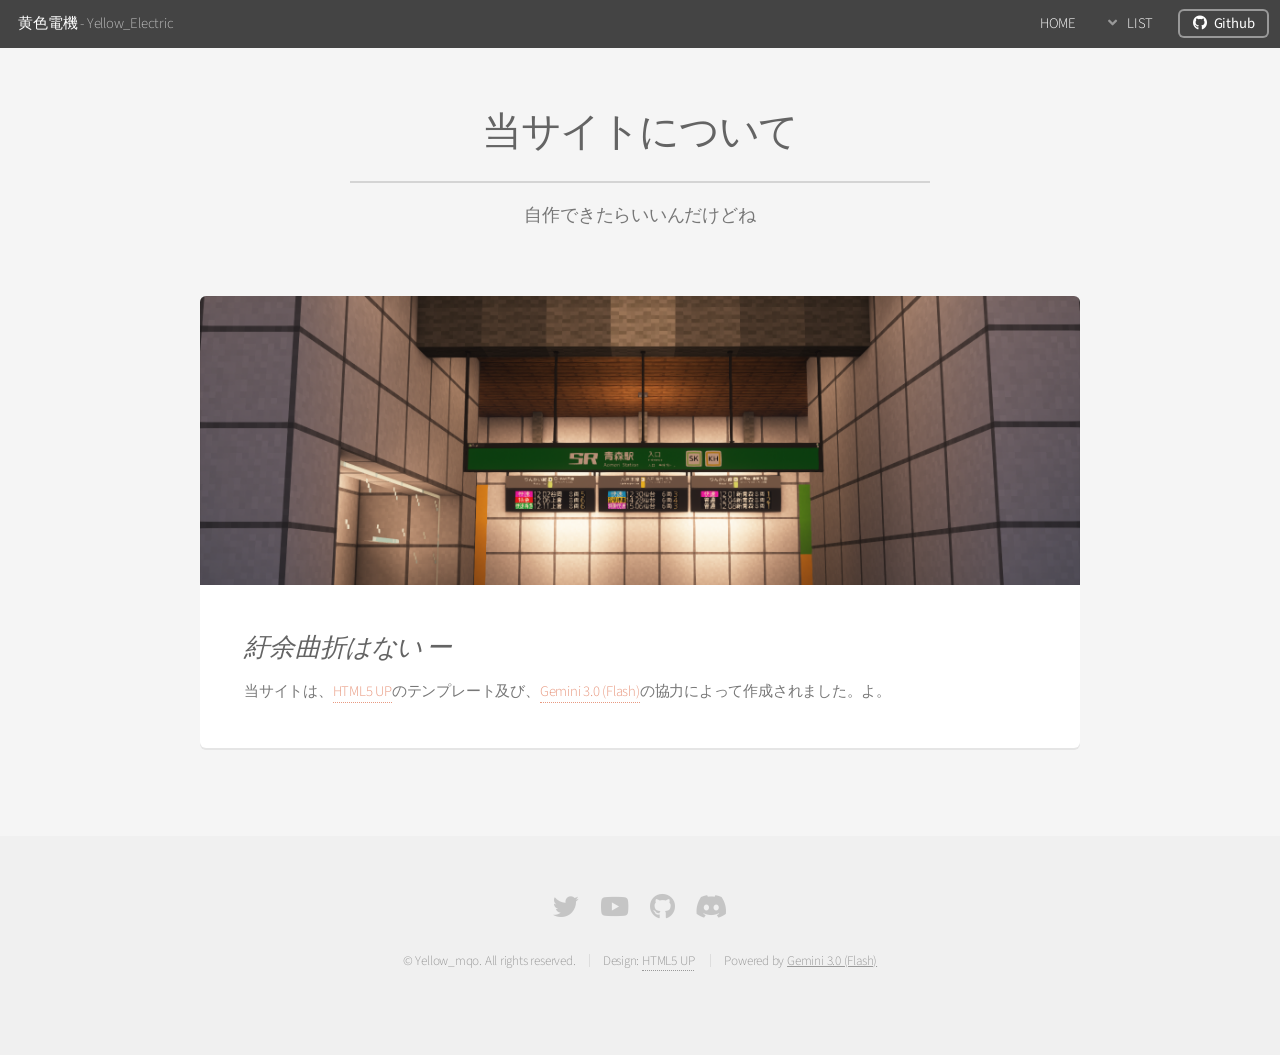
==== commit aa9de8de: "a" ====
--- a/about.html
+++ b/about.html
@@ -6,7 +6,7 @@
 -->
 <html>
 	<head>
-		<title>黄色電機 | 概要</title>
+		<title>黄色電機 | サイトについて</title>
 		<link rel="icon" href="images/favicon.png" type="image/png">
 		<meta charset="utf-8" />
 		<meta name="viewport" content="width=device-width, initial-scale=1, user-scalable=no" />
@@ -45,23 +45,13 @@
 			<!-- Main -->
 				<section id="main" class="container">
 					<header>
-						<h2>概要</h2>
-						<p>黄色電機について</p>
+						<h2>当サイトについて</h2>
+						<p>自作できたらいいんだけどね</p>
 					</header>
 					<div class="box">
 						<span class="image featured"><img src="images/pic06.png" alt="" /></span>
-						<h3><i>黄色電機とは ー</i></h3>
-						<p>説明文をここに入力Cep risus aliquam gravida cep ut lacus amet. Adipiscing faucibus nunc placerat. Tempus adipiscing turpis non blandit accumsan eget lacinia nunc integer interdum amet aliquam ut orci non col ut ut praesent. Semper amet interdum mi. Phasellus enim laoreet ac ac commodo faucibus faucibus. Curae ante vestibulum ante. Blandit. Ante accumsan nisi eu placerat gravida placerat adipiscing in risus fusce vitae ac mi accumsan nunc in accumsan tempor blandit aliquet aliquet lobortis. Ultricies blandit lobortis praesent turpis. Adipiscing accumsan adipiscing adipiscing ac lacinia cep. Orci blandit a iaculis adipiscing ac. Vivamus ornare laoreet odio vis praesent nunc lorem mi. Erat. Tempus sem faucibus ac id. Vis in blandit. Nascetur ultricies blandit ac. Arcu aliquam. Accumsan mi eget adipiscing nulla. Non vestibulum ac interdum condimentum semper commodo massa arcu.</p>
-						<div class="row">
-							<div class="row-6 row-12-mobilep">
-								<h3>小見出し1</h3>
-								<p>Adipiscing faucibus nunc placerat. Tempus adipiscing turpis non blandit accumsan eget lacinia nunc integer interdum amet aliquam ut orci non col ut ut praesent. Semper amet interdum mi. Phasellus enim laoreet ac ac commodo faucibus faucibus. Curae lorem ipsum adipiscing ac. Vivamus ornare laoreet odio vis praesent.</p>
-							</div>
-							<div class="row-6 row-12-mobilep">
-								<h3>小見出し2</h3>
-								<p>Adipiscing faucibus nunc placerat. Tempus adipiscing turpis non blandit accumsan eget lacinia nunc integer interdum amet aliquam ut orci non col ut ut praesent. Semper amet interdum mi. Phasellus enim laoreet ac ac commodo faucibus faucibus. Curae lorem ipsum adipiscing ac. Vivamus ornare laoreet odio vis praesent.</p>
-							</div>
-						</div>
+						<h3><i>紆余曲折はない ー</i></h3>
+						<p>当サイトは、<a href="https://html5up.net/" target="_blank">HTML5 UP</a>のテンプレート及び、<a href="https://deepmind.google/models/gemini/" target="_blank">Gemini 3.0 (Flash)</a>の協力によって作成されました。よ。</p>
 					</div>
 				</section>
 
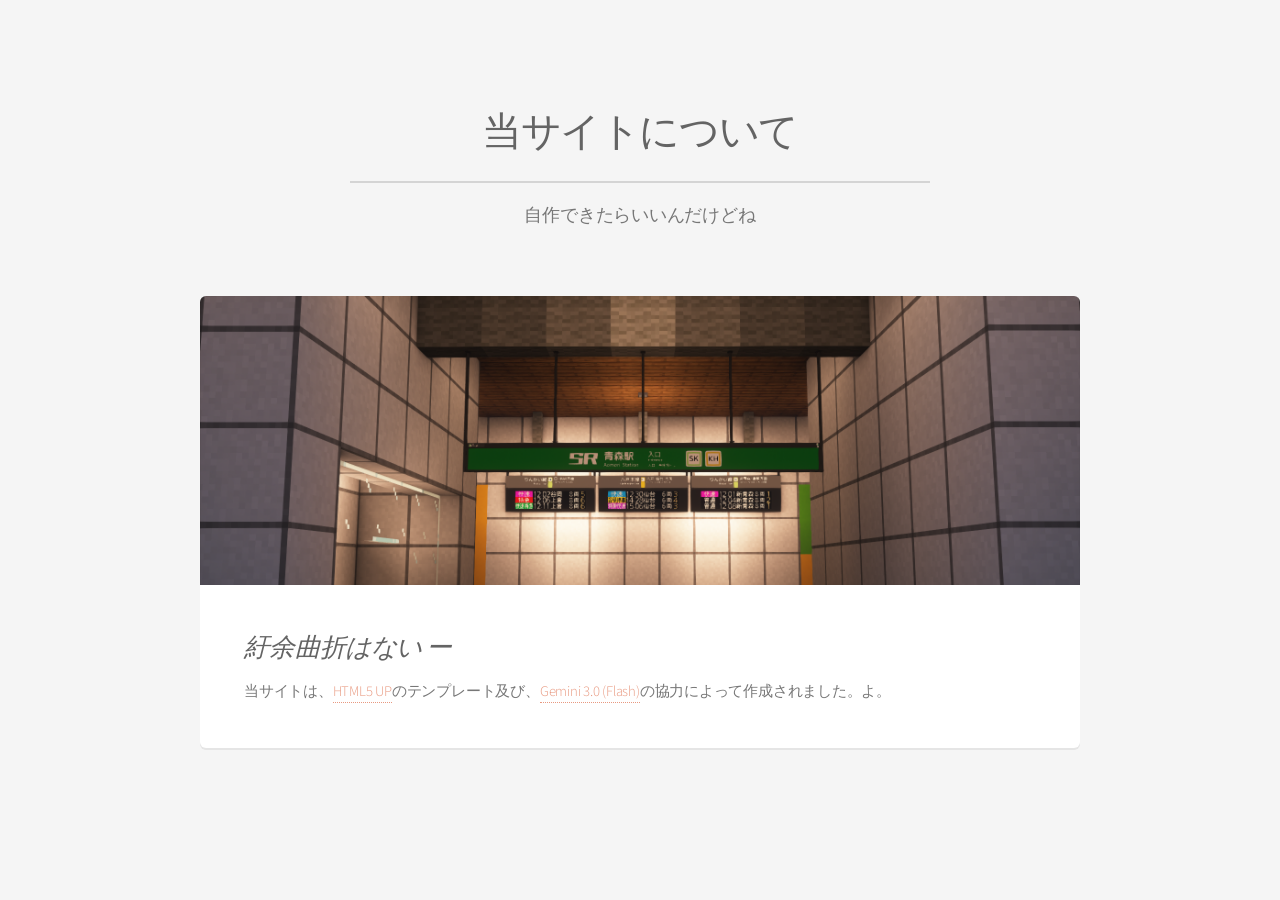
==== commit 6f674955: "a" ====
--- a/about.html
+++ b/about.html
@@ -16,31 +16,7 @@
 		<div id="page-wrapper">
 
 			<!-- Header -->
-				<header id="header">
-					<h1><a href="index.html">黄色電機</a> - Yellow_Electric</h1>
-					<nav id="nav">
-						<ul>
-							<li><a href="index.html">HOME</a></li>
-							<li>
-								<a href="#" class="icon solid fa-angle-down"> LIST</a>
-								<ul>
-									<li><a href="generic.html">概要</a></li>
-									<li>
-										<a href="#">製品ページ</a>
-										<ul>
-											<li><a href="#">駅名標 KIT</a></li>
-											<li><a href="#">発車標 KIT</a></li>
-											<li><a href="#">..計画中..</a></li>
-										</ul>
-									</li>
-									<li><a href="elements.html">サイトについて</a></li>
-									<li><a href="contact.html">お問い合わせ</a></li>
-								</ul>
-							</li>
-							<li><a href="https://github.com/Yellow-mqo" class="button icon brands fa-github" target="_blank">Github</a></li>
-						</ul>
-					</nav>
-				</header>
+				<div id="header-common"></div>
 
 			<!-- Main -->
 				<section id="main" class="container">
@@ -56,26 +32,7 @@
 				</section>
 
 			<!-- Footer -->
-				<footer id="footer">
-					<ul class="icons">
-						<li><a href="https://x.com/kiirokunaizo" class="icon brands fa-twitter" target="_blank"><span class="label">Twitter</span></a></li>
-						<li><a href="https://www.youtube.com/@Yellowmqo" class="icon brands fa-youtube" target="_blank"><span class="label">YouTube</span></a></li>
-						<li><a href="https://github.com/Yellow-mqo" class="icon brands fa-github" target="_blank"><span class="label">Github</span></a></li>
-						<li class="copy-item" style="position: relative; display: inline-block;">
-						    <a href="javascript:void(0)" 
-						       class="icon brands fa-discord" 
-						       onclick="copyToClipboard('@yellow.jar.disabled', this)">
-						        <span class="label">Discord</span>
-						    </a>
-						
-						    <div class="tooltip">クリックしてIDをコピー!</div>
-						</li>
-					</ul>
-					<ul class="copyright">
-					    <li>&copy; Yellow_mqo. All rights reserved.</li><li>Design: <a href="http://html5up.net" target="_blank">HTML5 UP</a></li>
-					    <li>Powered by <a href="https://deepmind.google/models/gemini/" target="_blank" style="border-bottom: none;"><u>Gemini 3.0 (Flash)</u></a></li>
-					</ul>
-				</footer>
+				<div id="footer-common"></div>
 
 		</div>
 
@@ -87,6 +44,7 @@
 			<script src="assets/js/breakpoints.min.js"></script>
 			<script src="assets/js/util.js"></script>
 			<script src="assets/js/main.js"></script>
+			<script src="assets/js/common.js"></script>
 
 	</body>
 </html>
--- a/assets/css/main.css
+++ b/assets/css/main.css
@@ -2094,6 +2094,7 @@
 		padding: 0 1em;
 		text-decoration: none;
 		width: 100%;
+    	resize: none; /* これで手動サイズ変更を禁止します */
 	}
 
 		input[type="text"]:invalid,
@@ -2247,6 +2248,16 @@
 		opacity: 1.0;
 	}
 
+	#form-status {
+    display: none; /* 最初は隠しておく */
+    margin-top: 15px;
+    padding: 12px;
+    border-radius: 8px;
+    font-size: 0.9rem;
+    text-align: center;
+    transition: all 0.3s ease; /* ふわっと出すためのアニメーション */
+	}
+
 /* Box */
 
 	.box {
@@ -2362,6 +2373,9 @@
 				.box .image.featured:last-child img {
 					border-radius: 0 0 6px 6px;
 				}
+
+			
+			
 
 /* Icon */
 
@@ -2884,6 +2898,28 @@
 		.no-cursor {
 		    cursor: default !important;
 		}
+
+			/* ポップアップ(tooltip)のサイズと位置だけを狙い撃ち */
+			.tooltip {
+			    /* 1. 横幅を「文字の長さ」にピタッと合わせる */
+			    width: max-content !important; 
+			    min-width: 0 !important;
+			    white-space: nowrap !important; /* 改行させない */
+			
+			    /* 2. 位置をボタンのすぐ上まで下げる */
+			    /* 「上すぎる」場合はこの数字を 102% や 105% に調整 */
+			    bottom: 75% !important; 
+			    left: 50% !important;
+			    transform: translateX(-50%) !important;
+			
+			    /* 3. ポップアップ自体の文字サイズを小さく */
+			    font-size: 0.75rem !important; 
+			    padding: 4px 10px !important; /* 左右の余白を少し詰める */
+			
+			    /* 4. その他、今のデザインを維持しつつ調整 */
+			    position: absolute !important;
+			    z-index: 100 !important;
+			}
 
 /* Header */
 
@@ -3355,17 +3391,53 @@
 		
 		    /* 【コピー完了時】専用の色指定 */
 		    .copy-item.is-copied .tooltip {
-		        background-color: #00ff55 !important;
-		        color: #333 !important;
+		        background-color: #0ab927 !important;
+		        color: #ffffff !important;
 		        font-weight: bold;
 		    }
 		
 		    /* 【コピー完了時】専用のツノの色 */
 		    .copy-item.is-copied .tooltip::after {
-		        border-top-color: #00ff55 !important;
+		        border-top-color: #0ab927 !important;
 		    }
 			
-
+/* Aboutセクション（コンテナ）の調整 */
+			.about-container {
+			    align-items: flex-start; /* 写真と文章の頭を合わせる */
+			}
+
+			/* プロフィール写真の調整 */
+			.profile-photo {
+			    text-align: center;      /* モバイル時に中央寄せ */
+			}
+
+			.profile-photo .image img {
+			    /* 縦長写真を綺麗に収めるための設定。
+			        これを入れておくと、写真の縦横比が保たれます。
+			    */
+			    width: 100%;             /* 横幅はコンテナに合わせる */
+			    height: auto;            /* 高さは自動調整 */
+			    border-radius: 8px;      /* 角を少し丸くする（お好みで） */
+			    object-fit: cover;       /* 写真が歪まないように収める */
+			}
+
+			/* プロフィール文章の調整 */
+			.profile-text {
+			    padding-left: 2rem !important; /* 写真との間に余白を作る（モバイルではリセット） */
+			}
+
+			/* モバイル（スマートフォン）用の調整 */
+			@media screen and (max-width: 736px) {
+			    .profile-photo {
+			        margin-bottom: 2rem; /* 写真と文章の間に余白を作る */
+			    }
+			
+			    .profile-text {
+			        padding-left: 0 !important; /* 横の余白をなくす */
+			        text-align: center;       /* 文章を中央寄せ（お好みで） */
+			    }
+			}
+			
 /* CTA */
 
 	#cta {
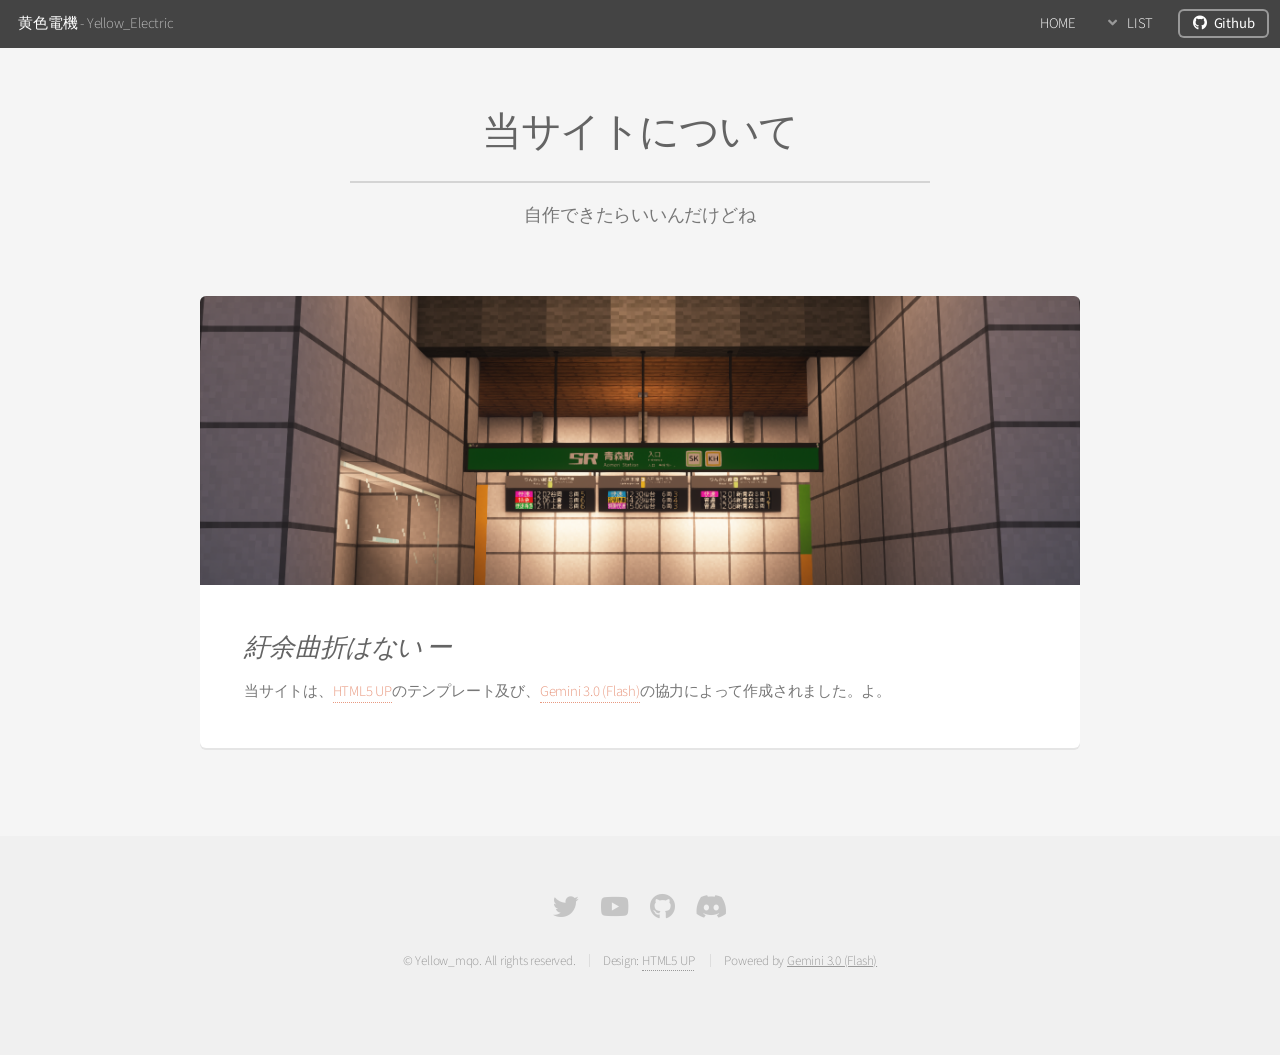
==== commit a3830d8a: "a" ====
--- a/about.html
+++ b/about.html
@@ -37,14 +37,13 @@
 		</div>
 
 		<!-- Scripts -->
+			<script src="assets/js/common.js"></script>
 			<script src="assets/js/jquery.min.js"></script>
 			<script src="assets/js/jquery.dropotron.min.js"></script>
 			<script src="assets/js/jquery.scrollex.min.js"></script>
 			<script src="assets/js/browser.min.js"></script>
 			<script src="assets/js/breakpoints.min.js"></script>
 			<script src="assets/js/util.js"></script>
-			<script src="assets/js/main.js"></script>
-			<script src="assets/js/common.js"></script>
 
 	</body>
 </html>
